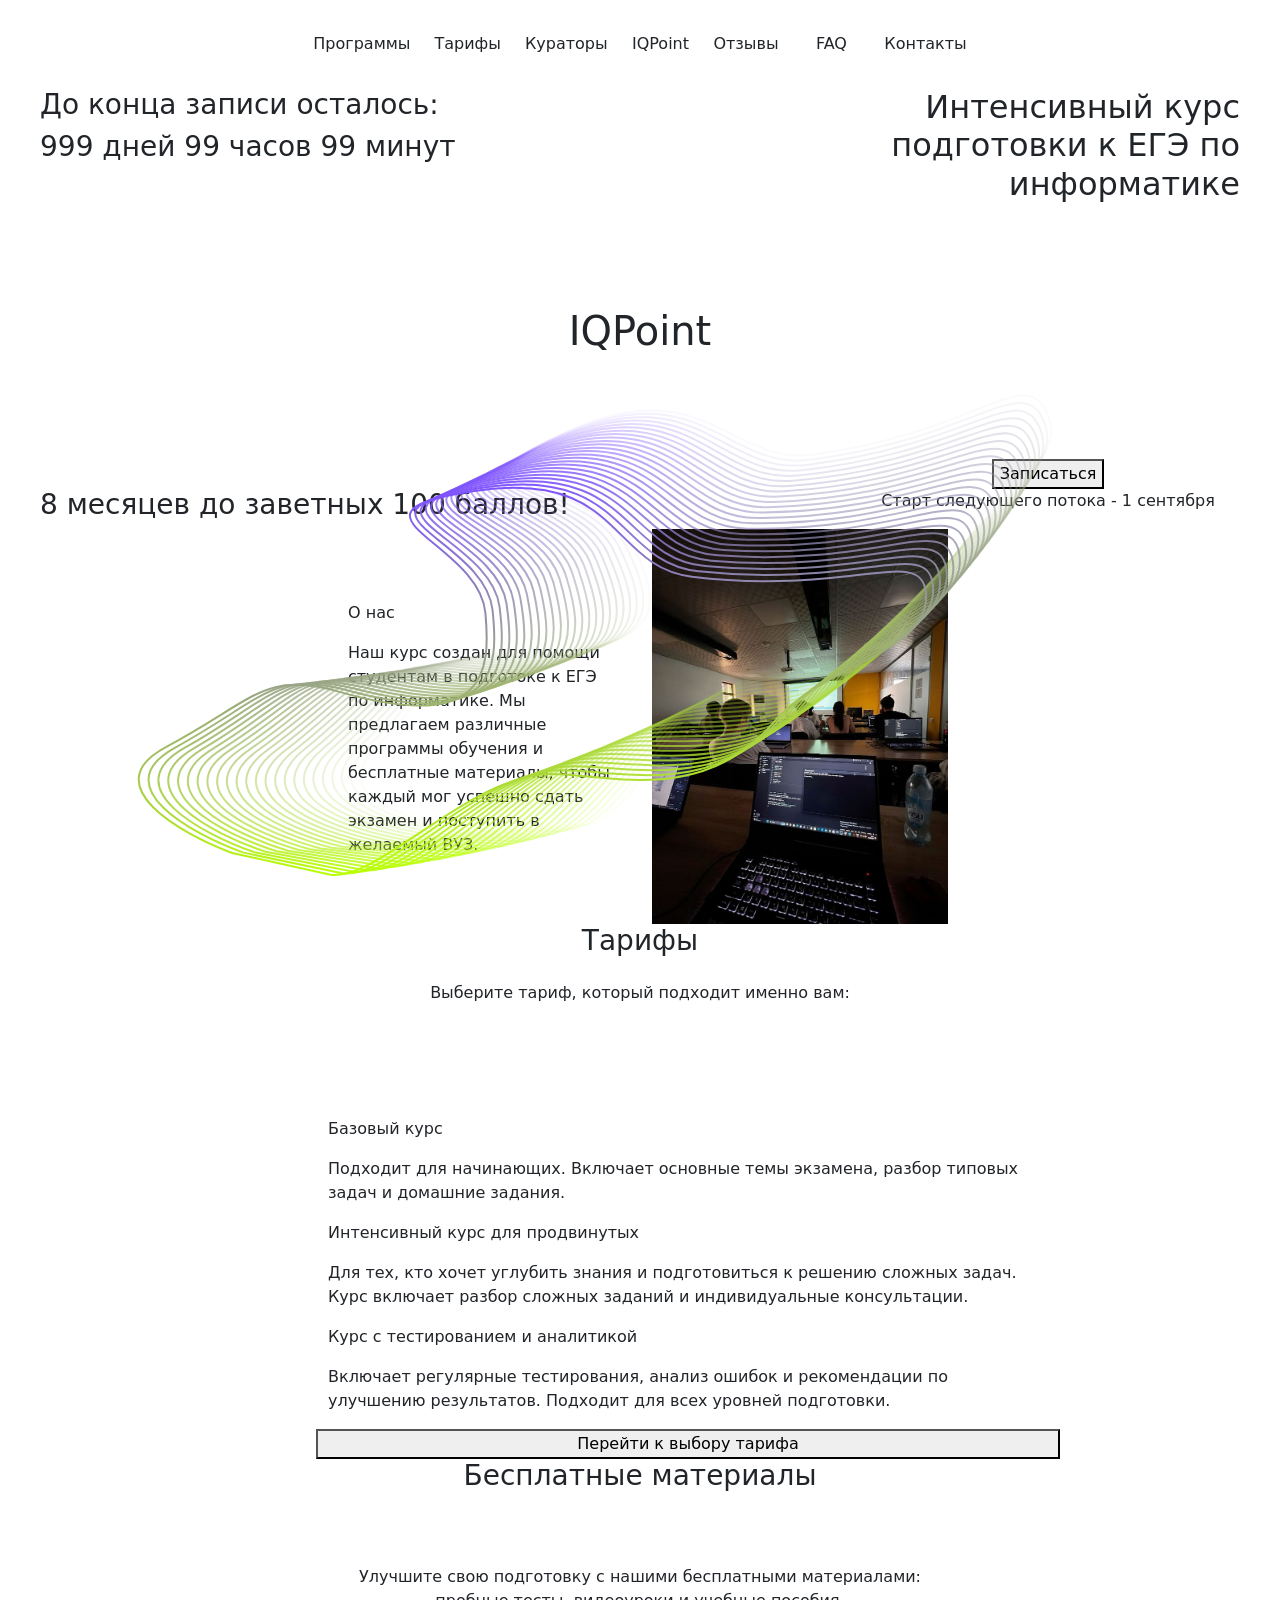
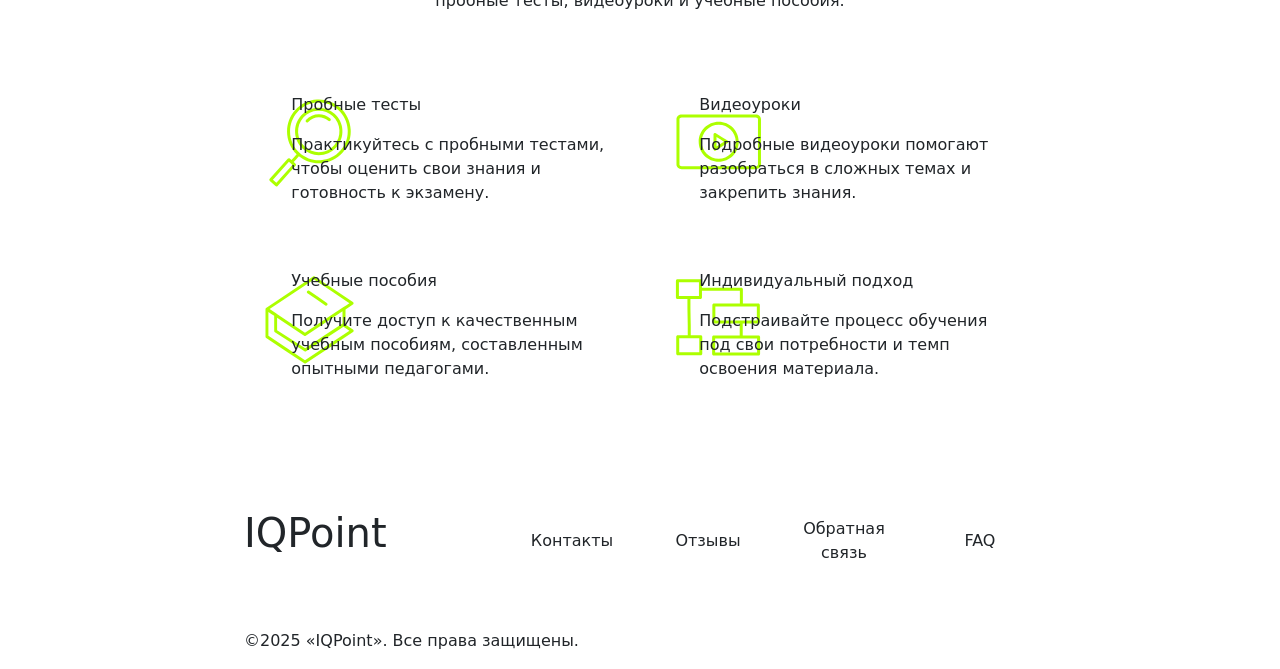
==== pug/index.html @ e209d947 "Add files via upload" ====
<!DOCTYPE html ><html> <head><meta charset="UTF-8"/><title>Подготовка к ЕГЭ | IQPoint</title><link rel="stylesheet" href="../styles/style.css"/><link href="https://cdn.jsdelivr.net/npm/bootstrap@5.0.2/dist/css/bootstrap.min.css" rel="stylesheet" integrity="sha384-EVSTQN3/azprG1Anm3QDgpJLIm9Nao0Yz1ztcQTwFspd3yD65VohhpuuCOmLASjC" crossorigin="anonymous"><div class="container-fluid header-container"><div class="row mx-5 my-3"><div class="col-2"></div><div class="col-8"><div class="header-col"><div class="row px-5 d-flex align-items-center"><div class="col d-flex justify-content-center py-3"><a class="nav-link" href="../pug/programms.html">Программы</a></div><div class="col d-flex justify-content-center"><a class="nav-link" href="../pug/pricing.html">Тарифы</a></div><div class="col d-flex justify-content-center"><a class="nav-link" href="../pug/teachers.html">Кураторы</a></div><div class="col d-flex justify-content-center"><a class="nav-link title" href="../pug/index.html">IQPoint</a></div><div class="col d-flex justify-content-center"><a class="nav-link" href="#">Отзывы</a></div><div class="col d-flex justify-content-center"><a class="nav-link" href="#">FAQ</a></div><div class="col d-flex justify-content-center"><a class="nav-link" href="#">Контакты</a></div></div></div></div><div class="col-2"></div></div></div></head><body><div class="body-container"> <div class="container-fluid"><div class="row mx-3 mt-3"><div class="col-8"> <h3>До конца записи осталось:</h3><h3 class="bigger">999 дней 99 часов 99 минут</h3></div><div class="col-4 text-end"><h2>Интенсивный курс подготовки к ЕГЭ по информатике</h2></div></div><div class="row mx-3 py-5 text-center"><div class="col d-flex flex-column align-items-center justify-content center"><img class="position-absolute" src="../assets/shape1.svg"/><h1 class="py-5">IQPoint</h1></div></div><div class="row mx-3"><div class="col-8 d-flex"><h3 class="bigger mt-auto">8 месяцев до заветных 100 баллов!</h3></div><div class="col-4 text-center"><button class="btn-primary">Записаться</button><p>Старт следующего потока - 1 сентября</p></div></div><div class="divider"></div><div class="row"><div class="col-3"> </div><div class="col-6"><div class="row"><div class="col course-desc mt-5"><p class="desc-title pt-4 ps-3">О нас</p><div class="divider-small purp"></div><p class="desc-main px-3 mb-5">Наш курс создан для помощи студентам в подготоке к ЕГЭ по информатике. Мы предлагаем различные программы обучения и бесплатные материалы, чтобы каждый мог успешно сдать экзамен и поступить в желаемый ВУЗ.</p></div><div class="col"><img class="img-fluid course-img" src="../assets/aboutus.jpg"/></div></div></div><div class="col-3"></div></div><div class="divider"></div><div class="row mx-3 text-center"><div class="col"><h3 class="bigger">Тарифы</h3></div></div><div class="row mx-3 mt-3 text-center"><div class="col-3"></div><div class="col-6"><p>Выберите тариф, который подходит именно вам:</p></div><div class="col-3"></div></div><div class="row mx-3 mt-5"><div class="col-2"> </div><div class="col-8 mx-5 px-5 mt-5"><p class="course-title">Базовый курс</p><p class="t-description">Подходит для начинающих. Включает основные темы экзамена, разбор типовых задач и домашние задания.</p><p class="course-title">Интенсивный курс для продвинутых</p><p class="t-description">Для тех, кто хочет углубить знания и подготовиться к решению сложных задач. Курс включает разбор сложных заданий и индивидуальные консультации.</p><p class="course-title">Курс с тестированием и аналитикой</p><p class="t-description">Включает регулярные тестирования, анализ ошибок и рекомендации по улучшению результатов. Подходит для всех уровней подготовки.</p><div class="row d-flex justify-content-center"><button class="btn-secondary" src="../pug/pricing.html">Перейти к выбору тарифа</button></div></div><div class="col-2"></div></div><div class="divider"> </div><div class="row mx-3 text-center"><div class="col"><h3 class="bigger">Бесплатные материалы</h3></div></div><div class="row mx-3 mt-3 text-center"><div class="col-3"></div><div class="col-6 mt-5"><p>Улучшите свою подготовку с нашими бесплатными материалами: пробные тесты, видеоуроки и учебные пособия.</p></div><div class="col-3"></div></div><div class="row mx-3 mt-3"><div class="col-2"></div><div class="col-8"><div class="table-container mb-5"><div class="row mt-5"><div class="col mx-3"><div class="row"><div class="col-1"><img class="icon" src="../assets/icon_search.svg"/></div><div class="col-11"><p class="title">Пробные тесты</p><p class="description">Практикуйтесь с пробными тестами, чтобы оценить свои знания и готовность к экзамену.</p></div></div></div><div class="col mx-3"><div class="row"><div class="col-1"><img class="icon" src="../assets/icon_video.svg"/></div><div class="col-11"><p class="title">Видеоуроки</p><p class="description">Подробные видеоуроки помогают разобраться в сложных темах и закрепить знания.</p></div></div></div></div><div class="row mt-5"><div class="col mx-3"><div class="row"><div class="col-1"><img class="icon" src="../assets/icon_book.svg"/></div><div class="col-11"><p class="title">Учебные пособия</p><p class="description">Получите доступ к качественным учебным пособиям, составленным опытными педагогами.</p></div></div></div><div class="col mx-3"><div class="row"><div class="col-1"><img class="icon" src="../assets/icon_scheme.svg"/></div><div class="col-11"><p class="title">Индивидуальный подход</p><p class="description">Подстраивайте процесс обучения под свои потребности и темп освоения материала.</p></div></div></div></div></div><div class="col-2"></div></div></div><div class="divider"></div></div></div></body><footer><div class="container-fluid footer-container"> <div class="row mx-3 mt-3"> <div class="col-2"> </div><div class="col-8"><div class="row my-5"> <div class="col-2 white-rect text-center"><h1>IQPoint </h1></div><div class="col-2"> </div><div class="col-8 white-rect"><div class="row d-flex align-items-center"><div class="col d-flex justify-content-center pt-2 text-center"><a class="nav-link" href="#">Контакты</a></div><div class="col d-flex justify-content-center pt-2 text-center"><a class="nav-link" href="#">Отзывы</a></div><div class="col d-flex justify-content-center pt-2 text-center"><a class="nav-link" href="#">Обратная связь</a></div><div class="col d-flex justify-content-center pt-2 text-center"><a class="nav-link" href="#">FAQ</a></div></div></div></div><div class="row-mt-5"> <p class="mt-5 pt-3">©2025 «IQPoint». Все права защищены.</p></div></div><div class="col-2"></div></div></div></footer></html>
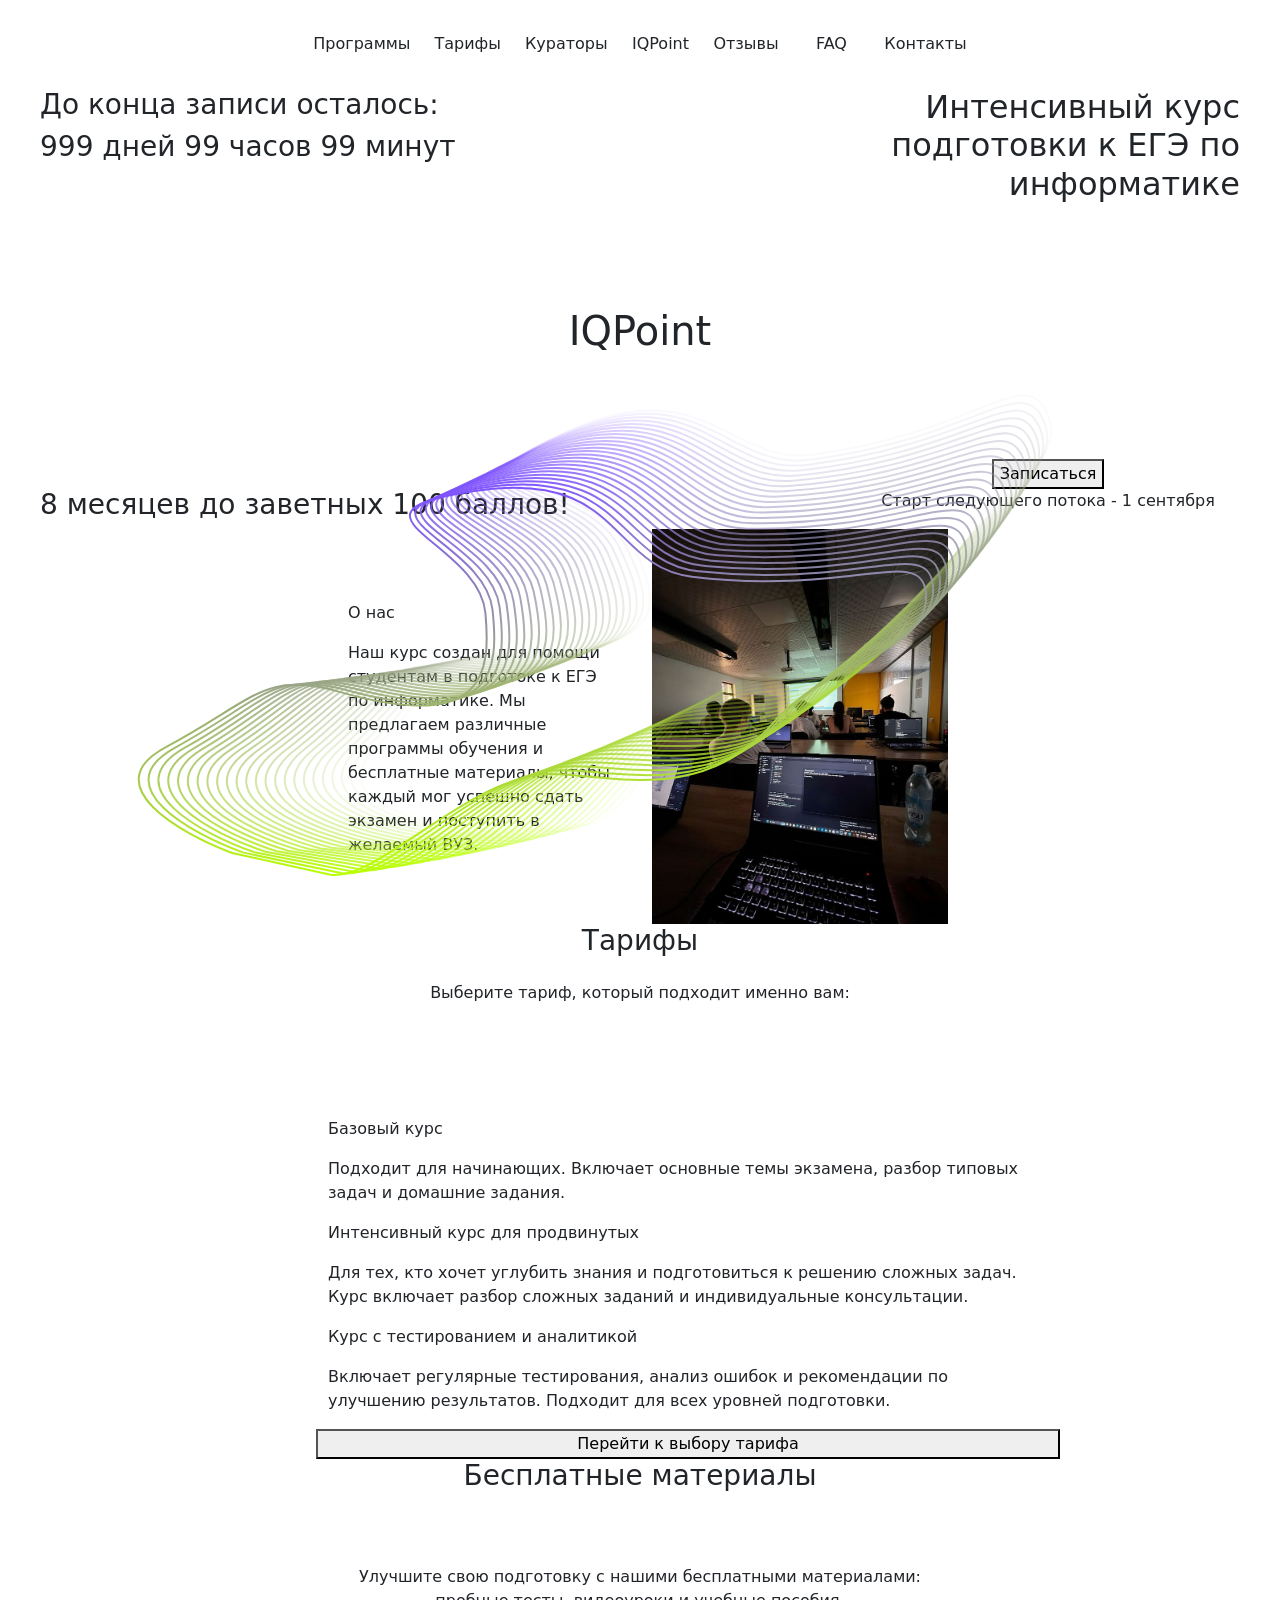
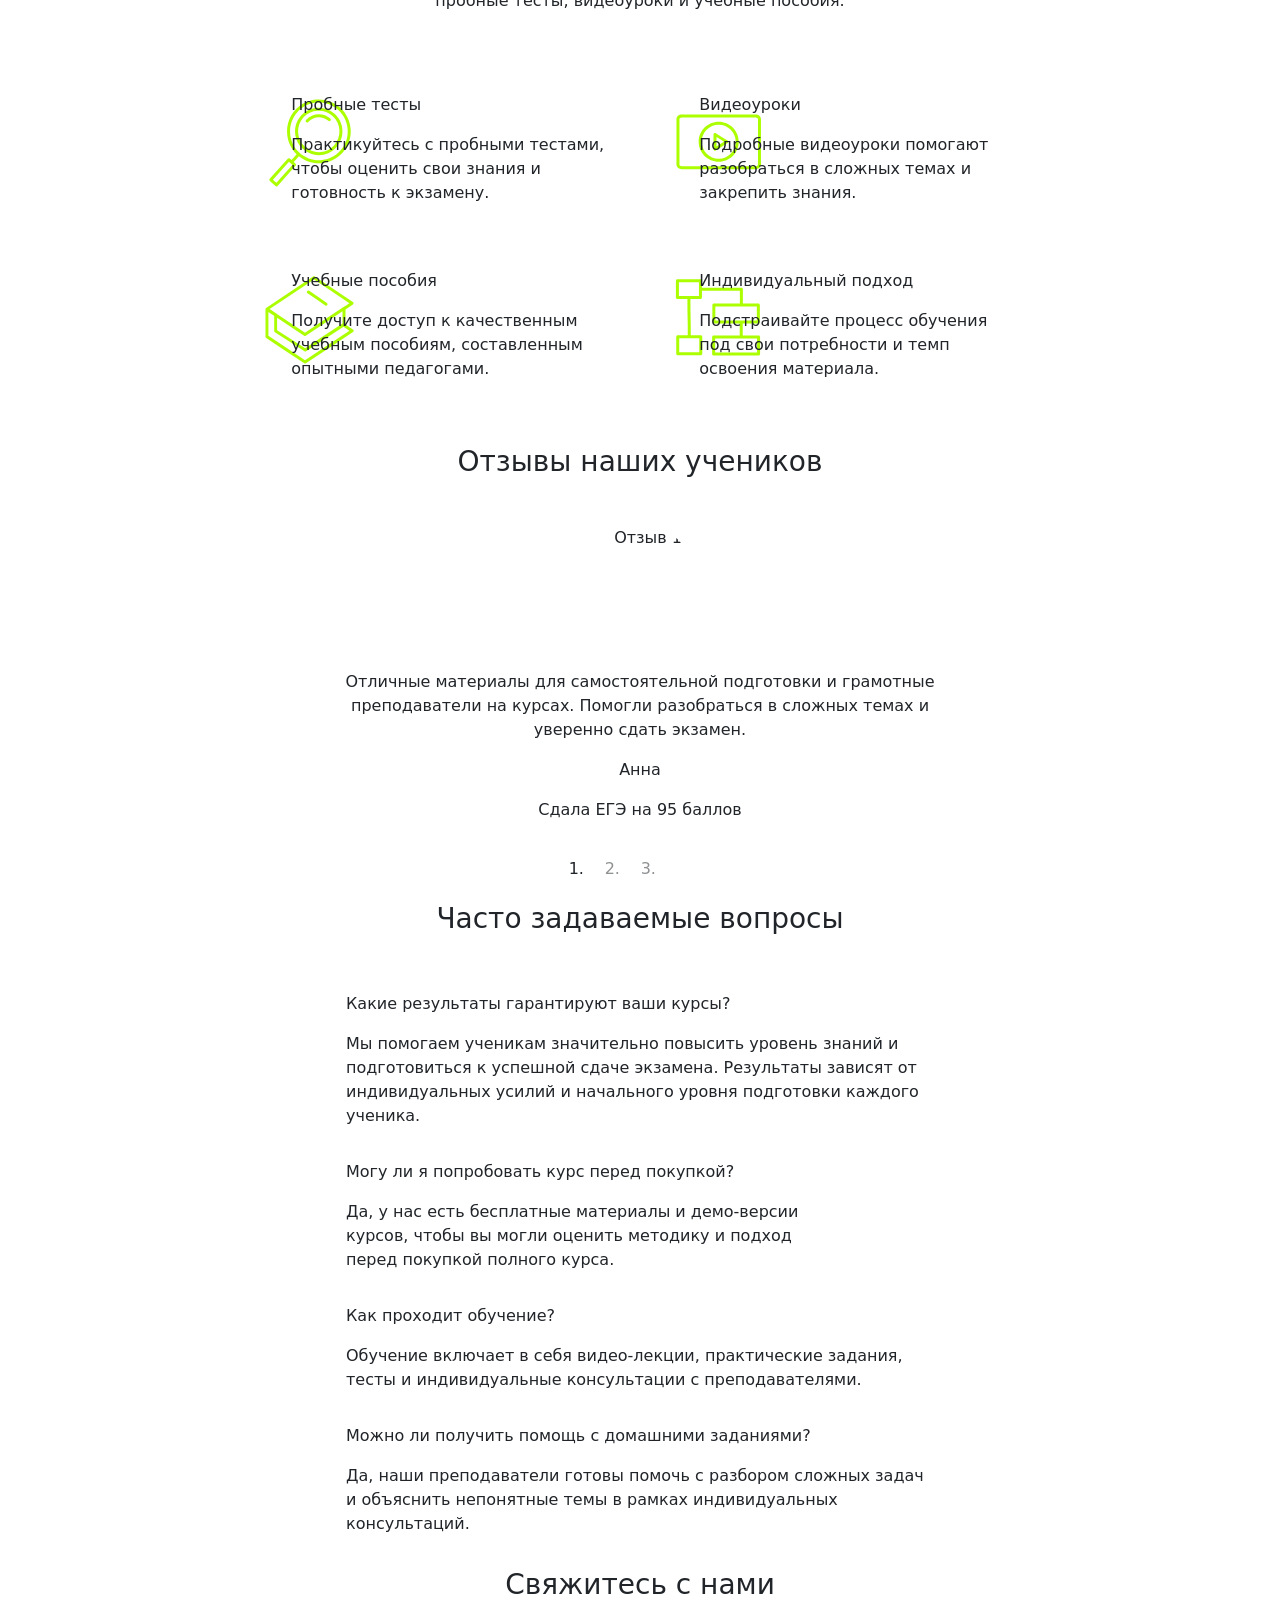
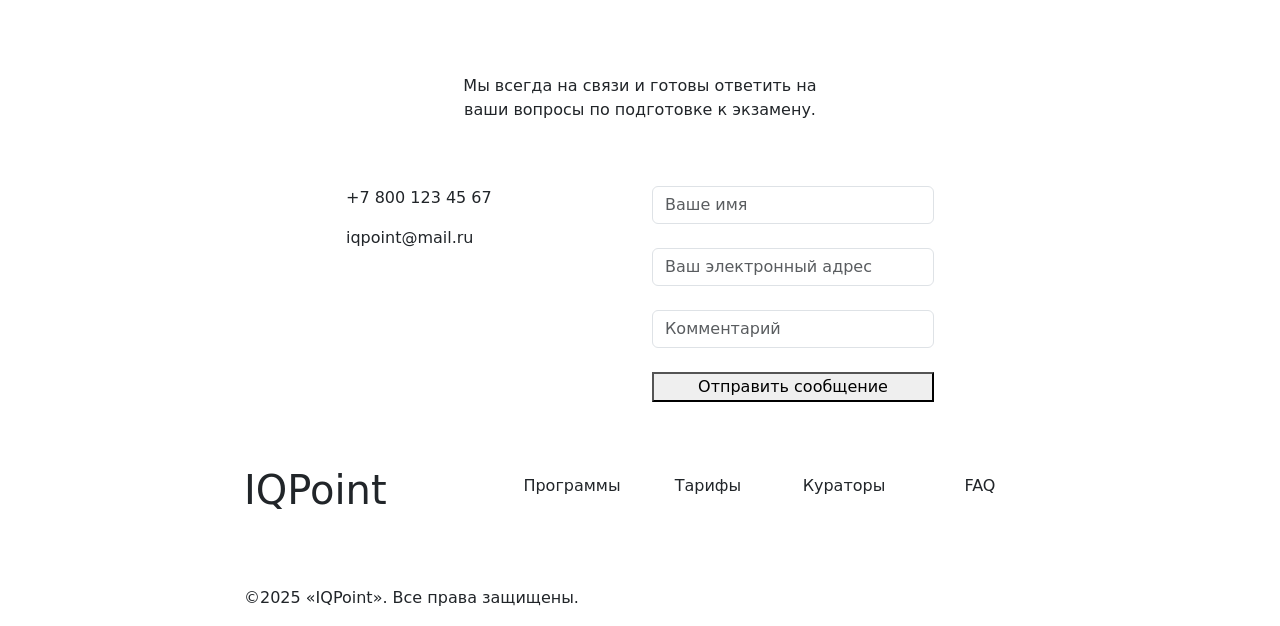
==== commit 606713d6: "Add files via upload" ====
--- a/pug/index.html
+++ b/pug/index.html
@@ -1 +1,2 @@
-<!DOCTYPE html ><html> <head><meta charset="UTF-8"/><title>Подготовка к ЕГЭ | IQPoint</title><link rel="stylesheet" href="../styles/style.css"/><link href="https://cdn.jsdelivr.net/npm/bootstrap@5.0.2/dist/css/bootstrap.min.css" rel="stylesheet" integrity="sha384-EVSTQN3/azprG1Anm3QDgpJLIm9Nao0Yz1ztcQTwFspd3yD65VohhpuuCOmLASjC" crossorigin="anonymous"><div class="container-fluid header-container"><div class="row mx-5 my-3"><div class="col-2"></div><div class="col-8"><div class="header-col"><div class="row px-5 d-flex align-items-center"><div class="col d-flex justify-content-center py-3"><a class="nav-link" href="../pug/programms.html">Программы</a></div><div class="col d-flex justify-content-center"><a class="nav-link" href="../pug/pricing.html">Тарифы</a></div><div class="col d-flex justify-content-center"><a class="nav-link" href="../pug/teachers.html">Кураторы</a></div><div class="col d-flex justify-content-center"><a class="nav-link title" href="../pug/index.html">IQPoint</a></div><div class="col d-flex justify-content-center"><a class="nav-link" href="#">Отзывы</a></div><div class="col d-flex justify-content-center"><a class="nav-link" href="#">FAQ</a></div><div class="col d-flex justify-content-center"><a class="nav-link" href="#">Контакты</a></div></div></div></div><div class="col-2"></div></div></div></head><body><div class="body-container"> <div class="container-fluid"><div class="row mx-3 mt-3"><div class="col-8"> <h3>До конца записи осталось:</h3><h3 class="bigger">999 дней 99 часов 99 минут</h3></div><div class="col-4 text-end"><h2>Интенсивный курс подготовки к ЕГЭ по информатике</h2></div></div><div class="row mx-3 py-5 text-center"><div class="col d-flex flex-column align-items-center justify-content center"><img class="position-absolute" src="../assets/shape1.svg"/><h1 class="py-5">IQPoint</h1></div></div><div class="row mx-3"><div class="col-8 d-flex"><h3 class="bigger mt-auto">8 месяцев до заветных 100 баллов!</h3></div><div class="col-4 text-center"><button class="btn-primary">Записаться</button><p>Старт следующего потока - 1 сентября</p></div></div><div class="divider"></div><div class="row"><div class="col-3"> </div><div class="col-6"><div class="row"><div class="col course-desc mt-5"><p class="desc-title pt-4 ps-3">О нас</p><div class="divider-small purp"></div><p class="desc-main px-3 mb-5">Наш курс создан для помощи студентам в подготоке к ЕГЭ по информатике. Мы предлагаем различные программы обучения и бесплатные материалы, чтобы каждый мог успешно сдать экзамен и поступить в желаемый ВУЗ.</p></div><div class="col"><img class="img-fluid course-img" src="../assets/aboutus.jpg"/></div></div></div><div class="col-3"></div></div><div class="divider"></div><div class="row mx-3 text-center"><div class="col"><h3 class="bigger">Тарифы</h3></div></div><div class="row mx-3 mt-3 text-center"><div class="col-3"></div><div class="col-6"><p>Выберите тариф, который подходит именно вам:</p></div><div class="col-3"></div></div><div class="row mx-3 mt-5"><div class="col-2"> </div><div class="col-8 mx-5 px-5 mt-5"><p class="course-title">Базовый курс</p><p class="t-description">Подходит для начинающих. Включает основные темы экзамена, разбор типовых задач и домашние задания.</p><p class="course-title">Интенсивный курс для продвинутых</p><p class="t-description">Для тех, кто хочет углубить знания и подготовиться к решению сложных задач. Курс включает разбор сложных заданий и индивидуальные консультации.</p><p class="course-title">Курс с тестированием и аналитикой</p><p class="t-description">Включает регулярные тестирования, анализ ошибок и рекомендации по улучшению результатов. Подходит для всех уровней подготовки.</p><div class="row d-flex justify-content-center"><button class="btn-secondary" src="../pug/pricing.html">Перейти к выбору тарифа</button></div></div><div class="col-2"></div></div><div class="divider"> </div><div class="row mx-3 text-center"><div class="col"><h3 class="bigger">Бесплатные материалы</h3></div></div><div class="row mx-3 mt-3 text-center"><div class="col-3"></div><div class="col-6 mt-5"><p>Улучшите свою подготовку с нашими бесплатными материалами: пробные тесты, видеоуроки и учебные пособия.</p></div><div class="col-3"></div></div><div class="row mx-3 mt-3"><div class="col-2"></div><div class="col-8"><div class="table-container mb-5"><div class="row mt-5"><div class="col mx-3"><div class="row"><div class="col-1"><img class="icon" src="../assets/icon_search.svg"/></div><div class="col-11"><p class="title">Пробные тесты</p><p class="description">Практикуйтесь с пробными тестами, чтобы оценить свои знания и готовность к экзамену.</p></div></div></div><div class="col mx-3"><div class="row"><div class="col-1"><img class="icon" src="../assets/icon_video.svg"/></div><div class="col-11"><p class="title">Видеоуроки</p><p class="description">Подробные видеоуроки помогают разобраться в сложных темах и закрепить знания.</p></div></div></div></div><div class="row mt-5"><div class="col mx-3"><div class="row"><div class="col-1"><img class="icon" src="../assets/icon_book.svg"/></div><div class="col-11"><p class="title">Учебные пособия</p><p class="description">Получите доступ к качественным учебным пособиям, составленным опытными педагогами.</p></div></div></div><div class="col mx-3"><div class="row"><div class="col-1"><img class="icon" src="../assets/icon_scheme.svg"/></div><div class="col-11"><p class="title">Индивидуальный подход</p><p class="description">Подстраивайте процесс обучения под свои потребности и темп освоения материала.</p></div></div></div></div></div><div class="col-2"></div></div></div><div class="divider"></div></div></div></body><footer><div class="container-fluid footer-container"> <div class="row mx-3 mt-3"> <div class="col-2"> </div><div class="col-8"><div class="row my-5"> <div class="col-2 white-rect text-center"><h1>IQPoint </h1></div><div class="col-2"> </div><div class="col-8 white-rect"><div class="row d-flex align-items-center"><div class="col d-flex justify-content-center pt-2 text-center"><a class="nav-link" href="#">Контакты</a></div><div class="col d-flex justify-content-center pt-2 text-center"><a class="nav-link" href="#">Отзывы</a></div><div class="col d-flex justify-content-center pt-2 text-center"><a class="nav-link" href="#">Обратная связь</a></div><div class="col d-flex justify-content-center pt-2 text-center"><a class="nav-link" href="#">FAQ</a></div></div></div></div><div class="row-mt-5"> <p class="mt-5 pt-3">©2025 «IQPoint». Все права защищены.</p></div></div><div class="col-2"></div></div></div></footer></html>+<!DOCTYPE html ><html> <head><meta charset="UTF-8"/><title>Подготовка к ЕГЭ | IQPoint</title><link rel="stylesheet" href="../styles/style.css"/><link href="https://cdn.jsdelivr.net/npm/bootstrap@5.0.2/dist/css/bootstrap.min.css" rel="stylesheet" integrity="sha384-EVSTQN3/azprG1Anm3QDgpJLIm9Nao0Yz1ztcQTwFspd3yD65VohhpuuCOmLASjC" crossorigin="anonymous">
+<script src="https://cdn.jsdelivr.net/npm/bootstrap@5.3.3/dist/js/bootstrap.bundle.min.js"></script><div class="container-fluid header-container"><div class="row mx-5 my-3"><div class="col-2"></div><div class="col-8"><div class="header-col"><div class="row px-5 d-flex align-items-center"><div class="col d-flex justify-content-center py-3"><a class="nav-link" href="../pug/programms.html">Программы</a></div><div class="col d-flex justify-content-center"><a class="nav-link" href="../pug/pricing.html">Тарифы</a></div><div class="col d-flex justify-content-center"><a class="nav-link" href="../pug/teachers.html">Кураторы</a></div><div class="col d-flex justify-content-center"><a class="nav-link title" href="../pug/index.html">IQPoint</a></div><div class="col d-flex justify-content-center"><a class="nav-link" href="../pug/index.html#feedback">Отзывы</a></div><div class="col d-flex justify-content-center"><a class="nav-link" href="../pug/index.html#FAQ">FAQ</a></div><div class="col d-flex justify-content-center"><a class="nav-link" href="../pug/index.html#contacts">Контакты</a></div></div></div></div><div class="col-2"></div></div></div></head><body><div class="body-container"> <div class="container-fluid"><div class="row mx-3 mt-3"><div class="col-8"> <h3>До конца записи осталось:</h3><h3 class="bigger">999 дней 99 часов 99 минут</h3></div><div class="col-4 text-end"><h2>Интенсивный курс подготовки к ЕГЭ по информатике</h2></div></div><div class="row mx-3 py-5 text-center"><div class="col d-flex flex-column align-items-center justify-content center"><img class="position-absolute" src="../assets/shape1.svg"/><h1 class="py-5">IQPoint</h1></div></div><div class="row mx-3"><div class="col-8 d-flex"><h3 class="bigger mt-auto">8 месяцев до заветных 100 баллов!</h3></div><div class="col-4 text-center"><button class="btn-primary">Записаться</button><p>Старт следующего потока - 1 сентября</p></div></div><div class="divider"></div><div class="row"><div class="col-3"> </div><div class="col-6"><div class="row"><div class="col course-desc mt-5"><p class="desc-title pt-4 ps-3">О нас</p><div class="divider-small purp"></div><p class="desc-main px-3 mb-5">Наш курс создан для помощи студентам в подготоке к ЕГЭ по информатике. Мы предлагаем различные программы обучения и бесплатные материалы, чтобы каждый мог успешно сдать экзамен и поступить в желаемый ВУЗ.</p></div><div class="col"><img class="img-fluid course-img" src="../assets/aboutus.jpg"/></div></div></div><div class="col-3"></div></div><div class="divider"></div><div class="row mx-3 text-center"><div class="col"><h3 class="bigger">Тарифы</h3></div></div><div class="row mx-3 mt-3 text-center"><div class="col-3"></div><div class="col-6"><p>Выберите тариф, который подходит именно вам:</p></div><div class="col-3"></div></div><div class="row mx-3 mt-5"><div class="col-2"> </div><div class="col-8 mx-5 px-5 mt-5"><p class="course-title">Базовый курс</p><p class="t-description">Подходит для начинающих. Включает основные темы экзамена, разбор типовых задач и домашние задания.</p><p class="course-title">Интенсивный курс для продвинутых</p><p class="t-description">Для тех, кто хочет углубить знания и подготовиться к решению сложных задач. Курс включает разбор сложных заданий и индивидуальные консультации.</p><p class="course-title">Курс с тестированием и аналитикой</p><p class="t-description">Включает регулярные тестирования, анализ ошибок и рекомендации по улучшению результатов. Подходит для всех уровней подготовки.</p><div class="row d-flex justify-content-center"><button class="btn-secondary" src="../pug/pricing.html">Перейти к выбору тарифа</button></div></div><div class="col-2"></div></div><div class="divider"> </div><div class="row mx-3 text-center"><div class="col"><h3 class="bigger">Бесплатные материалы</h3></div></div><div class="row mx-3 mt-3 text-center"><div class="col-3"></div><div class="col-6 mt-5"><p>Улучшите свою подготовку с нашими бесплатными материалами: пробные тесты, видеоуроки и учебные пособия.</p></div><div class="col-3"></div></div><div class="row mx-3 mt-3"><div class="col-2"></div><div class="col-8"><div class="table-container mb-5"><div class="row mt-5"><div class="col mx-3"><div class="row"><div class="col-1"><img class="icon" src="../assets/icon_search.svg"/></div><div class="col-11"><p class="title">Пробные тесты</p><p class="description">Практикуйтесь с пробными тестами, чтобы оценить свои знания и готовность к экзамену.</p></div></div></div><div class="col mx-3"><div class="row"><div class="col-1"><img class="icon" src="../assets/icon_video.svg"/></div><div class="col-11"><p class="title">Видеоуроки</p><p class="description">Подробные видеоуроки помогают разобраться в сложных темах и закрепить знания.</p></div></div></div></div><div class="row mt-5"><div class="col mx-3"><div class="row"><div class="col-1"><img class="icon" src="../assets/icon_book.svg"/></div><div class="col-11"><p class="title">Учебные пособия</p><p class="description">Получите доступ к качественным учебным пособиям, составленным опытными педагогами.</p></div></div></div><div class="col mx-3"><div class="row"><div class="col-1"><img class="icon" src="../assets/icon_scheme.svg"/></div><div class="col-11"><p class="title">Индивидуальный подход</p><p class="description">Подстраивайте процесс обучения под свои потребности и темп освоения материала.</p></div></div></div></div></div><div class="col-2"></div></div></div><div class="divider" id="feedback"> </div><div class="row"><div class="container text-center"><h3 class="bigger">Отзывы наших учеников</h3><div class="carousel slide mt-5" id="feedbackCarousel" data-bs-ride="carousel"><div class="carousel-inner mb-3"><div class="carousel-item active pb-5"><div class="d-flex flex-column align-items-center"><img class="rounded-circle mb-4" src="../assets/feedback1.png" alt="Отзыв 1" width="120" height="120"/><p class="feedback text-center w-50 mx-auto">Отличные материалы для самостоятельной подготовки и грамотные преподаватели на курсах. Помогли разобраться в сложных темах и уверенно сдать экзамен.</p><p class="course-title">Анна</p><p class="smaller">Сдала ЕГЭ на 95 баллов</p></div></div><div class="carousel-item pb-5"><div class="d-flex flex-column align-items-center"><img class="rounded-circle mb-4" src="../assets/feedback2.png" alt="Отзыв 2" width="120" height="120"/><p class="feedback text-center w-50 mx-auto">На сайте нашел много полезных задач и тестов для практики. Всё структурировано и понятно, что очень помогает в подготовке.</p><p class="course-title">Максим</p><p class="smaller">Сдал ЕГЭ на 82 балла</p></div></div><div class="carousel-item pb-5"><div class="d-flex flex-column align-items-center"><img class="rounded-circle mb-4" src="../assets/feedback3.png" alt="Отзыв 2" width="120" height="120"/><p class="feedback text-center w-50 mx-auto">Очень рад, что выбрал этот ресурс для подготовки. Много интересных заданий и тестов, которые помогли мне улучшить свои знания и успешно сдать экзамен.</p><p class="course-title">Сергей</p><p class="smaller">Сдал ЕГЭ на 100 баллов</p></div></div></div><ol class="carousel-indicators mt-5"><li class="active" data-bs-target="#feedbackCarousel" data-bs-slide-to="0"></li><li data-bs-target="#feedbackCarousel" data-bs-slide-to="1"></li><li data-bs-target="#feedbackCarousel" data-bs-slide-to="2"></li></ol></div></div></div><div class="divider" id="FAQ"></div><div class="row mx-3 text-center mb-5"><div class="col"><h3 class="bigger">Часто задаваемые вопросы</h3></div></div><div class="divider w-50 my-3"></div><div class="row mx-3 text-start table-container"><div class="col-3"> </div><div class="col-6"><p class="title">Какие результаты гарантируют ваши курсы?</p><p class="description">Мы помогаем ученикам значительно повысить уровень знаний и подготовиться к успешной сдаче экзамена. Результаты зависят от индивидуальных усилий и начального уровня подготовки каждого ученика.</p></div></div><div class="divider w-50 my-3"></div><div class="row mx-3 text-start table-container"><div class="col-3"> </div><div class="col-5"><p class="title">Могу ли я попробовать курс перед покупкой?</p><p class="description">Да, у нас есть бесплатные материалы и демо-версии курсов, чтобы вы могли оценить методику и подход перед покупкой полного курса.</p></div></div><div class="divider w-50 my-3"></div><div class="row mx-3 text-start table-container"><div class="col-3"> </div><div class="col-6"><p class="title">Как проходит обучение?</p><p class="description">Обучение включает в себя видео-лекции, практические задания, тесты и индивидуальные консультации с преподавателями.</p></div></div><div class="divider w-50 my-3"></div><div class="row mx-3 text-start table-container"><div class="col-3"> </div><div class="col-6"><p class="title">Можно ли получить помощь с домашними заданиями?</p><p class="description">Да, наши преподаватели готовы помочь с разбором сложных задач и объяснить непонятные темы в рамках индивидуальных консультаций.</p></div></div><div class="divider w-50 my-3"></div><div class="divider" id="contacts"></div><div class="row mx-3 text-center"><div class="col"><h3 class="bigger">Свяжитесь с нами</h3></div></div><div class="row mx-3 mt-3 text-center"><div class="col-4"></div><div class="col-4 mt-5"><p>Мы всегда на связи и готовы ответить на ваши вопросы по подготовке к экзамену.</p></div><div class="col-4"></div></div><div class="row mx-3 mt-5"> <div class="col-3"></div><div class="col-6"><div class="row"> <div class="col"> <p>+7 800 123 45 67</p><p>iqpoint@mail.ru</p></div><div class="col"><div class="contact-form-index"><form><div class="mb-4"><input class="form-control" id="name" type="text" placeholder="Ваше имя"/></div><div class="mb-4"><input class="form-control" id="email" type="text" placeholder="Ваш электронный адрес"/></div><div class="mb-4"><input class="form-control" id="comment" type="text" placeholder="Комментарий"/></div><button class="btn-secondary w-100">Отправить сообщение</button></form></div></div></div></div><div class="col-3"></div></div></div></div></body><footer><div class="container-fluid footer-container"> <div class="row mx-3 mt-3"> <div class="col-2"> </div><div class="col-8"><div class="row my-5"> <div class="col-2 white-rect text-center"><h1>IQPoint </h1></div><div class="col-2"> </div><div class="col-8 white-rect"><div class="row d-flex align-items-center"><div class="col d-flex justify-content-center pt-2 text-center"><a class="nav-link" href="../pug/programms.html">Программы</a></div><div class="col d-flex justify-content-center pt-2 text-center"><a class="nav-link" href="../pug/pricing.html">Тарифы</a></div><div class="col d-flex justify-content-center pt-2 text-center"><a class="nav-link" href="../pug/teachers.html">Кураторы</a></div><div class="col d-flex justify-content-center pt-2 text-center"><a class="nav-link" href="../pug/index.html#FAQ">FAQ</a></div></div></div></div><div class="row-mt-5"> <p class="mt-5 pt-3">©2025 «IQPoint». Все права защищены.</p></div></div><div class="col-2"></div></div></div></footer></html>
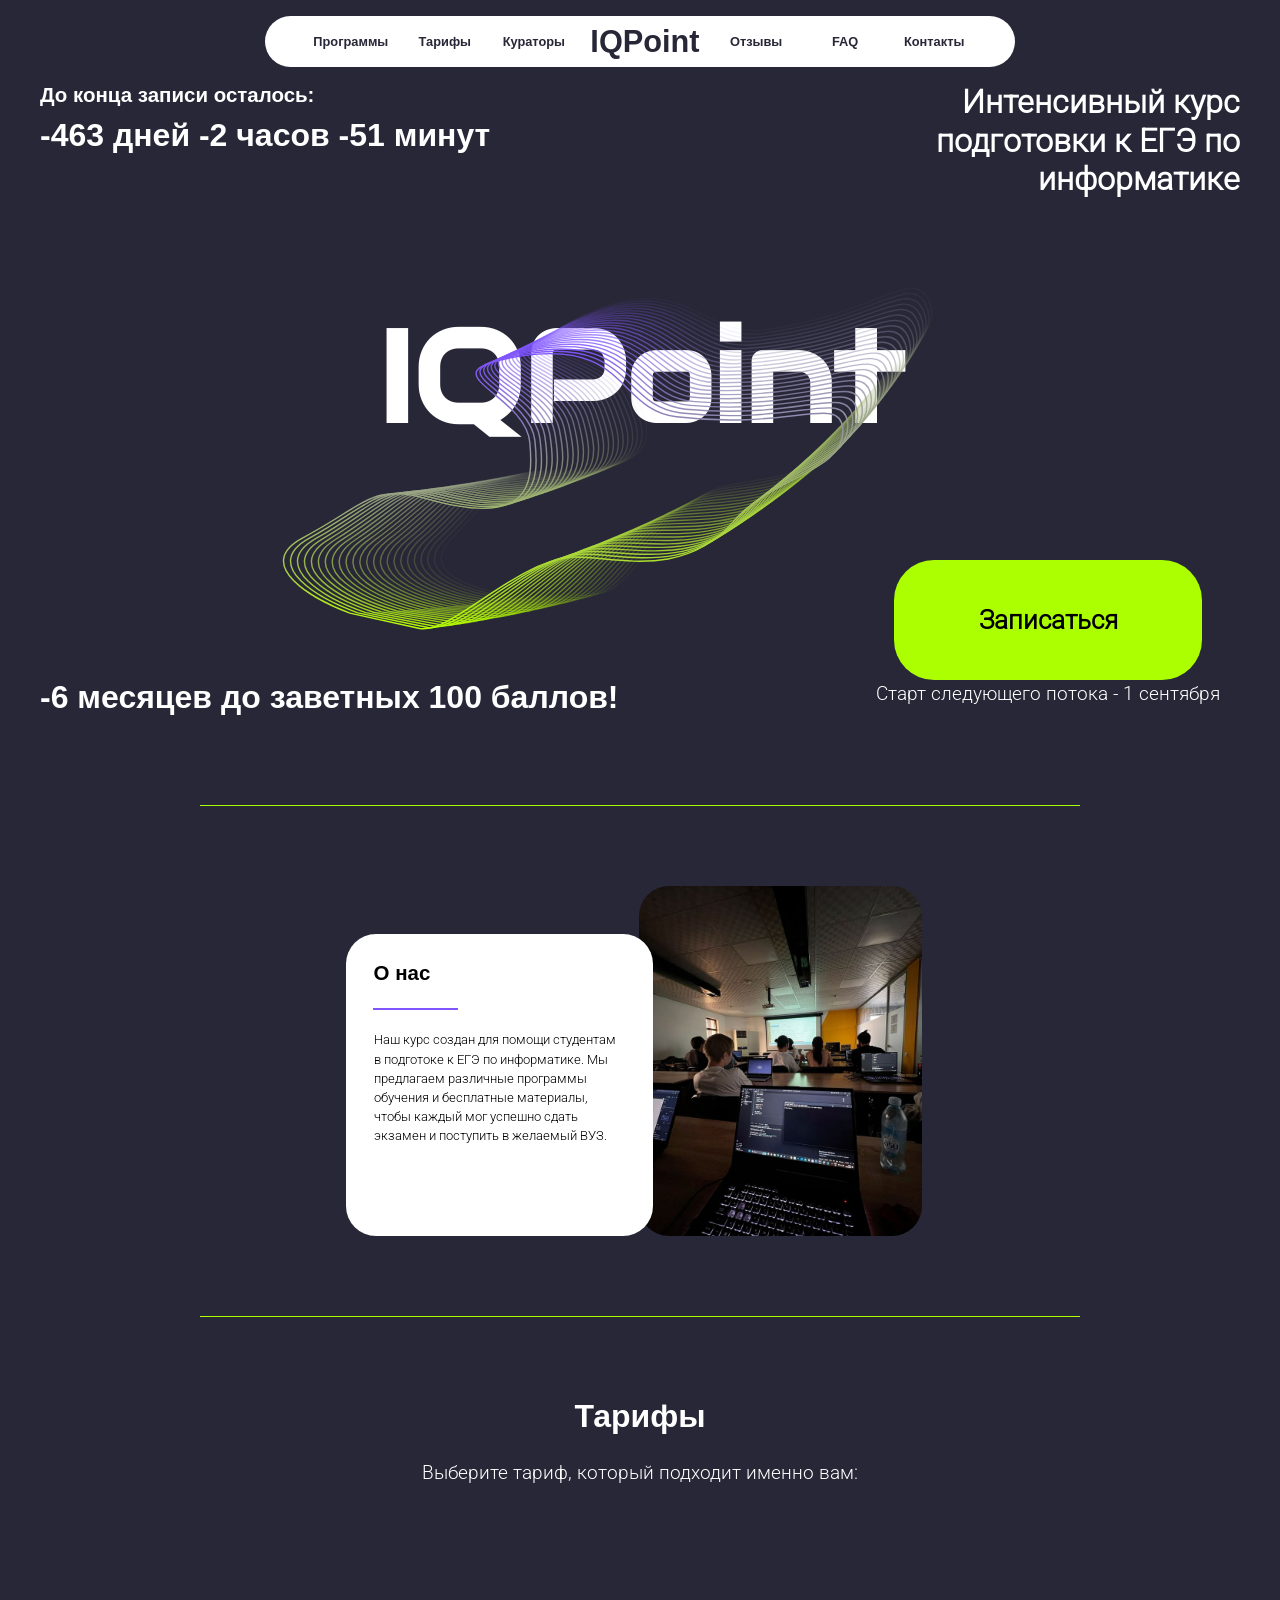
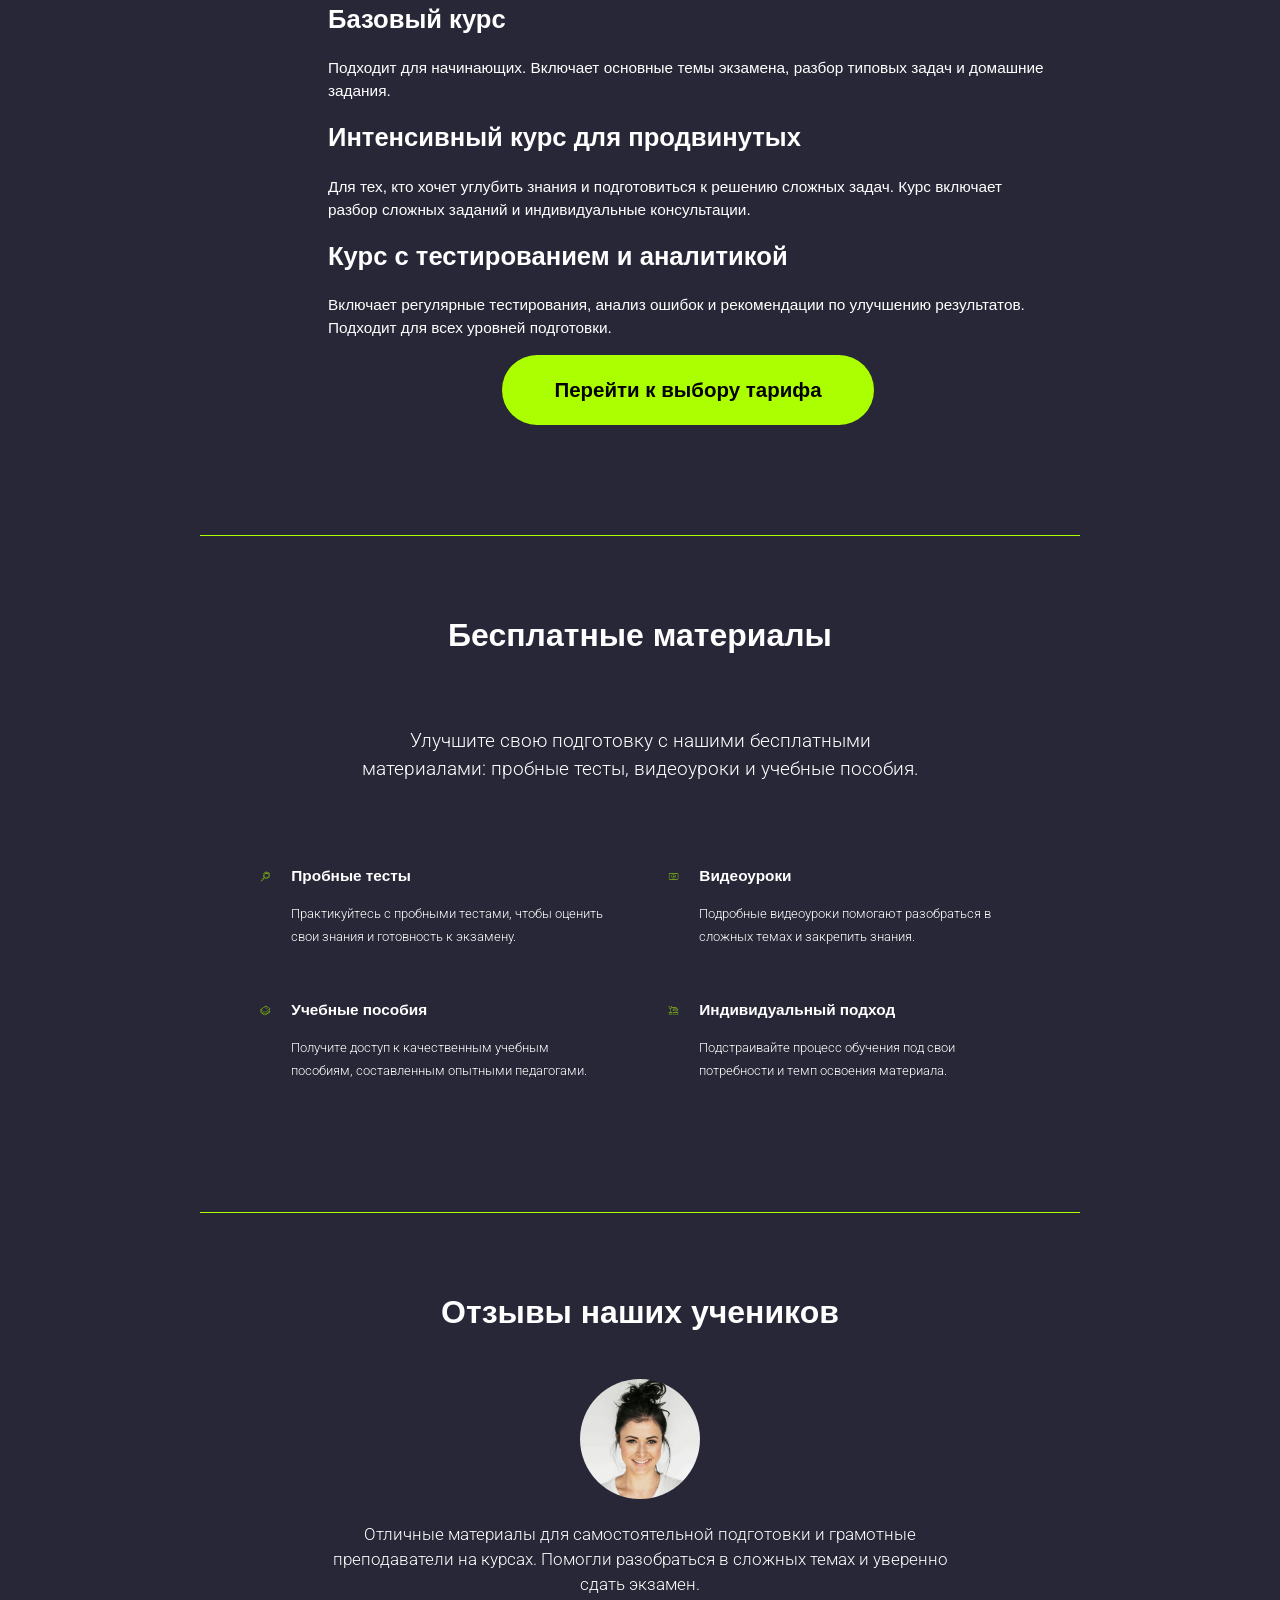
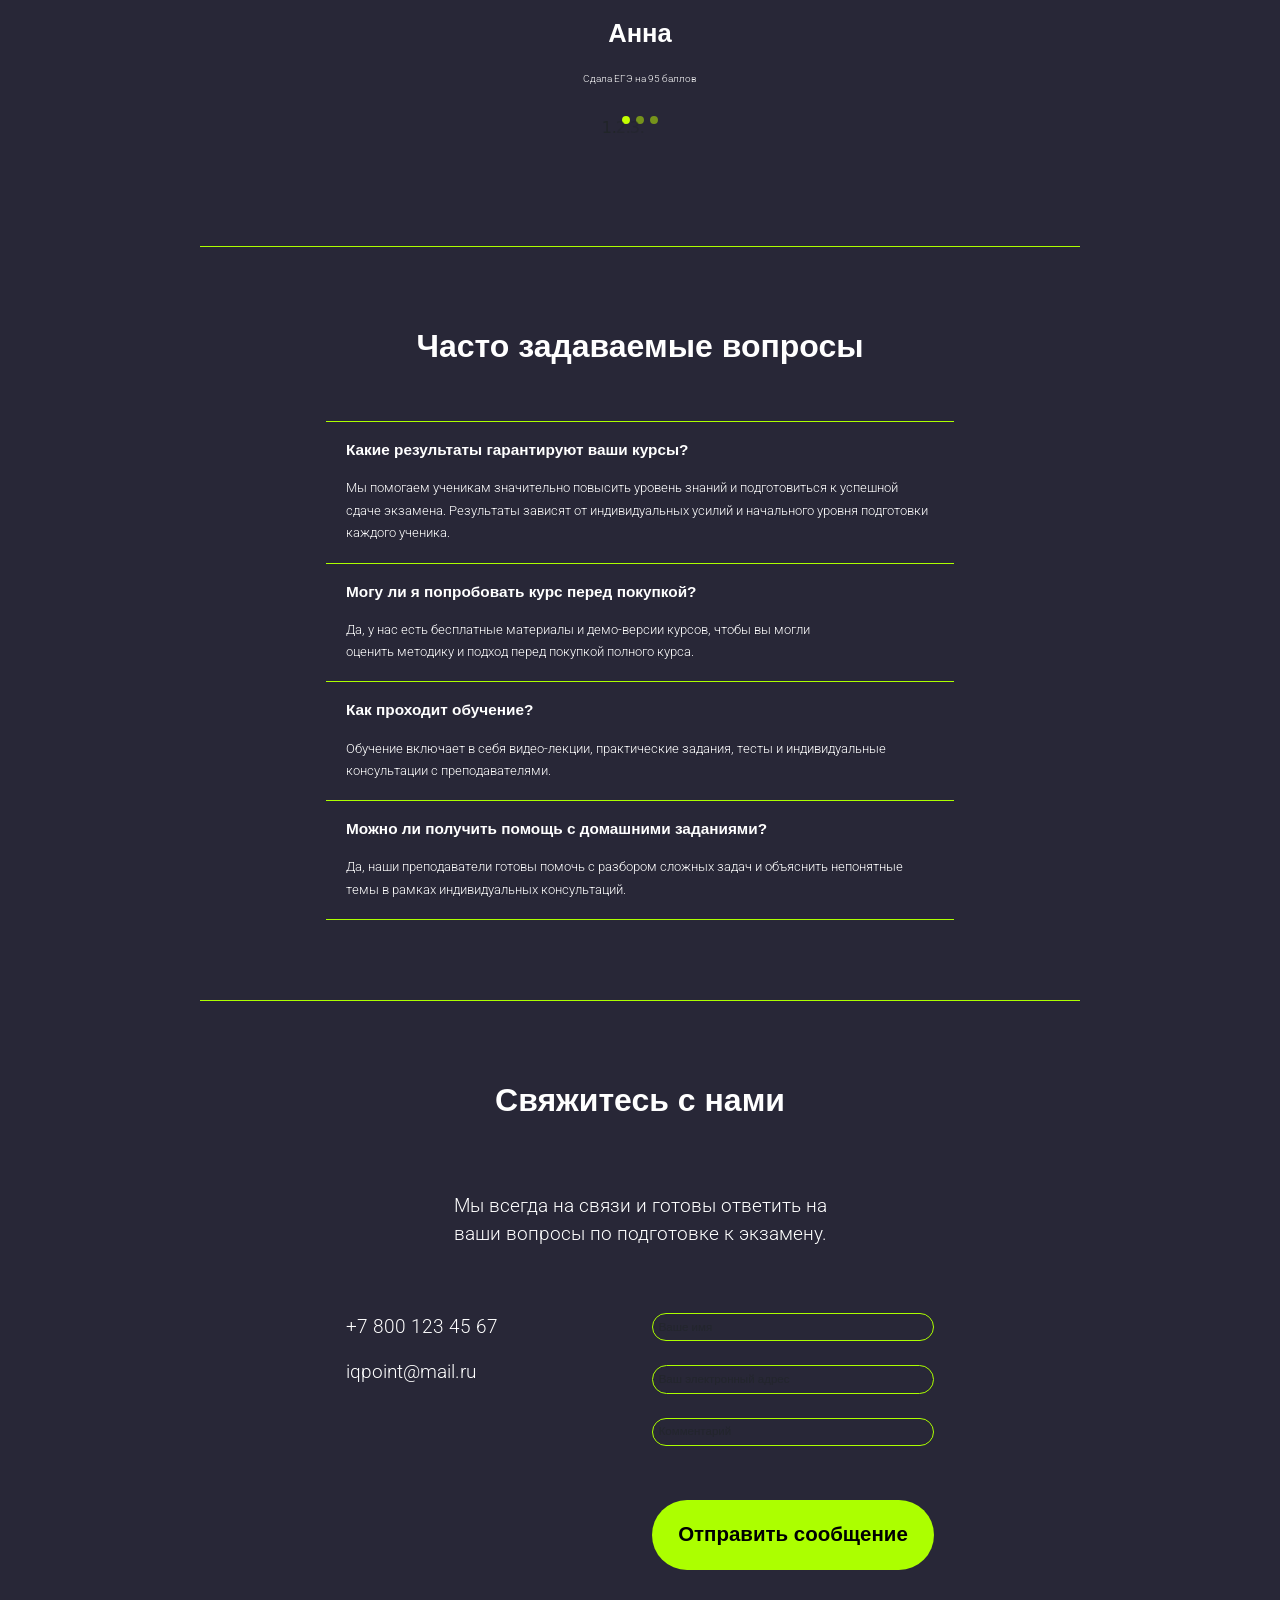
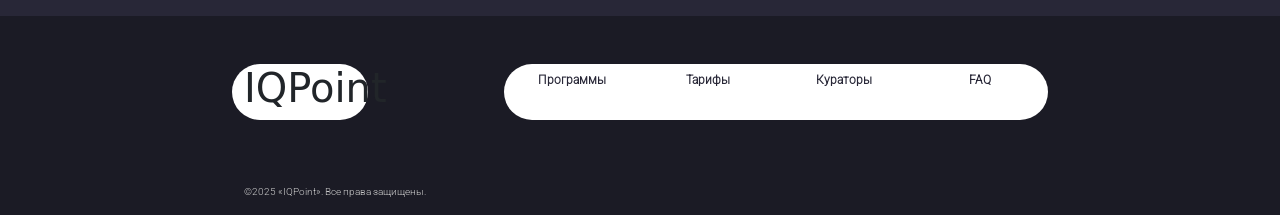
==== commit 93575a87: "Add files via upload" ====
--- a/pug/index.html
+++ b/pug/index.html
@@ -1,2 +1,341 @@
-<!DOCTYPE html ><html> <head><meta charset="UTF-8"/><title>Подготовка к ЕГЭ | IQPoint</title><link rel="stylesheet" href="../styles/style.css"/><link href="https://cdn.jsdelivr.net/npm/bootstrap@5.0.2/dist/css/bootstrap.min.css" rel="stylesheet" integrity="sha384-EVSTQN3/azprG1Anm3QDgpJLIm9Nao0Yz1ztcQTwFspd3yD65VohhpuuCOmLASjC" crossorigin="anonymous">
-<script src="https://cdn.jsdelivr.net/npm/bootstrap@5.3.3/dist/js/bootstrap.bundle.min.js"></script><div class="container-fluid header-container"><div class="row mx-5 my-3"><div class="col-2"></div><div class="col-8"><div class="header-col"><div class="row px-5 d-flex align-items-center"><div class="col d-flex justify-content-center py-3"><a class="nav-link" href="../pug/programms.html">Программы</a></div><div class="col d-flex justify-content-center"><a class="nav-link" href="../pug/pricing.html">Тарифы</a></div><div class="col d-flex justify-content-center"><a class="nav-link" href="../pug/teachers.html">Кураторы</a></div><div class="col d-flex justify-content-center"><a class="nav-link title" href="../pug/index.html">IQPoint</a></div><div class="col d-flex justify-content-center"><a class="nav-link" href="../pug/index.html#feedback">Отзывы</a></div><div class="col d-flex justify-content-center"><a class="nav-link" href="../pug/index.html#FAQ">FAQ</a></div><div class="col d-flex justify-content-center"><a class="nav-link" href="../pug/index.html#contacts">Контакты</a></div></div></div></div><div class="col-2"></div></div></div></head><body><div class="body-container"> <div class="container-fluid"><div class="row mx-3 mt-3"><div class="col-8"> <h3>До конца записи осталось:</h3><h3 class="bigger">999 дней 99 часов 99 минут</h3></div><div class="col-4 text-end"><h2>Интенсивный курс подготовки к ЕГЭ по информатике</h2></div></div><div class="row mx-3 py-5 text-center"><div class="col d-flex flex-column align-items-center justify-content center"><img class="position-absolute" src="../assets/shape1.svg"/><h1 class="py-5">IQPoint</h1></div></div><div class="row mx-3"><div class="col-8 d-flex"><h3 class="bigger mt-auto">8 месяцев до заветных 100 баллов!</h3></div><div class="col-4 text-center"><button class="btn-primary">Записаться</button><p>Старт следующего потока - 1 сентября</p></div></div><div class="divider"></div><div class="row"><div class="col-3"> </div><div class="col-6"><div class="row"><div class="col course-desc mt-5"><p class="desc-title pt-4 ps-3">О нас</p><div class="divider-small purp"></div><p class="desc-main px-3 mb-5">Наш курс создан для помощи студентам в подготоке к ЕГЭ по информатике. Мы предлагаем различные программы обучения и бесплатные материалы, чтобы каждый мог успешно сдать экзамен и поступить в желаемый ВУЗ.</p></div><div class="col"><img class="img-fluid course-img" src="../assets/aboutus.jpg"/></div></div></div><div class="col-3"></div></div><div class="divider"></div><div class="row mx-3 text-center"><div class="col"><h3 class="bigger">Тарифы</h3></div></div><div class="row mx-3 mt-3 text-center"><div class="col-3"></div><div class="col-6"><p>Выберите тариф, который подходит именно вам:</p></div><div class="col-3"></div></div><div class="row mx-3 mt-5"><div class="col-2"> </div><div class="col-8 mx-5 px-5 mt-5"><p class="course-title">Базовый курс</p><p class="t-description">Подходит для начинающих. Включает основные темы экзамена, разбор типовых задач и домашние задания.</p><p class="course-title">Интенсивный курс для продвинутых</p><p class="t-description">Для тех, кто хочет углубить знания и подготовиться к решению сложных задач. Курс включает разбор сложных заданий и индивидуальные консультации.</p><p class="course-title">Курс с тестированием и аналитикой</p><p class="t-description">Включает регулярные тестирования, анализ ошибок и рекомендации по улучшению результатов. Подходит для всех уровней подготовки.</p><div class="row d-flex justify-content-center"><button class="btn-secondary" src="../pug/pricing.html">Перейти к выбору тарифа</button></div></div><div class="col-2"></div></div><div class="divider"> </div><div class="row mx-3 text-center"><div class="col"><h3 class="bigger">Бесплатные материалы</h3></div></div><div class="row mx-3 mt-3 text-center"><div class="col-3"></div><div class="col-6 mt-5"><p>Улучшите свою подготовку с нашими бесплатными материалами: пробные тесты, видеоуроки и учебные пособия.</p></div><div class="col-3"></div></div><div class="row mx-3 mt-3"><div class="col-2"></div><div class="col-8"><div class="table-container mb-5"><div class="row mt-5"><div class="col mx-3"><div class="row"><div class="col-1"><img class="icon" src="../assets/icon_search.svg"/></div><div class="col-11"><p class="title">Пробные тесты</p><p class="description">Практикуйтесь с пробными тестами, чтобы оценить свои знания и готовность к экзамену.</p></div></div></div><div class="col mx-3"><div class="row"><div class="col-1"><img class="icon" src="../assets/icon_video.svg"/></div><div class="col-11"><p class="title">Видеоуроки</p><p class="description">Подробные видеоуроки помогают разобраться в сложных темах и закрепить знания.</p></div></div></div></div><div class="row mt-5"><div class="col mx-3"><div class="row"><div class="col-1"><img class="icon" src="../assets/icon_book.svg"/></div><div class="col-11"><p class="title">Учебные пособия</p><p class="description">Получите доступ к качественным учебным пособиям, составленным опытными педагогами.</p></div></div></div><div class="col mx-3"><div class="row"><div class="col-1"><img class="icon" src="../assets/icon_scheme.svg"/></div><div class="col-11"><p class="title">Индивидуальный подход</p><p class="description">Подстраивайте процесс обучения под свои потребности и темп освоения материала.</p></div></div></div></div></div><div class="col-2"></div></div></div><div class="divider" id="feedback"> </div><div class="row"><div class="container text-center"><h3 class="bigger">Отзывы наших учеников</h3><div class="carousel slide mt-5" id="feedbackCarousel" data-bs-ride="carousel"><div class="carousel-inner mb-3"><div class="carousel-item active pb-5"><div class="d-flex flex-column align-items-center"><img class="rounded-circle mb-4" src="../assets/feedback1.png" alt="Отзыв 1" width="120" height="120"/><p class="feedback text-center w-50 mx-auto">Отличные материалы для самостоятельной подготовки и грамотные преподаватели на курсах. Помогли разобраться в сложных темах и уверенно сдать экзамен.</p><p class="course-title">Анна</p><p class="smaller">Сдала ЕГЭ на 95 баллов</p></div></div><div class="carousel-item pb-5"><div class="d-flex flex-column align-items-center"><img class="rounded-circle mb-4" src="../assets/feedback2.png" alt="Отзыв 2" width="120" height="120"/><p class="feedback text-center w-50 mx-auto">На сайте нашел много полезных задач и тестов для практики. Всё структурировано и понятно, что очень помогает в подготовке.</p><p class="course-title">Максим</p><p class="smaller">Сдал ЕГЭ на 82 балла</p></div></div><div class="carousel-item pb-5"><div class="d-flex flex-column align-items-center"><img class="rounded-circle mb-4" src="../assets/feedback3.png" alt="Отзыв 2" width="120" height="120"/><p class="feedback text-center w-50 mx-auto">Очень рад, что выбрал этот ресурс для подготовки. Много интересных заданий и тестов, которые помогли мне улучшить свои знания и успешно сдать экзамен.</p><p class="course-title">Сергей</p><p class="smaller">Сдал ЕГЭ на 100 баллов</p></div></div></div><ol class="carousel-indicators mt-5"><li class="active" data-bs-target="#feedbackCarousel" data-bs-slide-to="0"></li><li data-bs-target="#feedbackCarousel" data-bs-slide-to="1"></li><li data-bs-target="#feedbackCarousel" data-bs-slide-to="2"></li></ol></div></div></div><div class="divider" id="FAQ"></div><div class="row mx-3 text-center mb-5"><div class="col"><h3 class="bigger">Часто задаваемые вопросы</h3></div></div><div class="divider w-50 my-3"></div><div class="row mx-3 text-start table-container"><div class="col-3"> </div><div class="col-6"><p class="title">Какие результаты гарантируют ваши курсы?</p><p class="description">Мы помогаем ученикам значительно повысить уровень знаний и подготовиться к успешной сдаче экзамена. Результаты зависят от индивидуальных усилий и начального уровня подготовки каждого ученика.</p></div></div><div class="divider w-50 my-3"></div><div class="row mx-3 text-start table-container"><div class="col-3"> </div><div class="col-5"><p class="title">Могу ли я попробовать курс перед покупкой?</p><p class="description">Да, у нас есть бесплатные материалы и демо-версии курсов, чтобы вы могли оценить методику и подход перед покупкой полного курса.</p></div></div><div class="divider w-50 my-3"></div><div class="row mx-3 text-start table-container"><div class="col-3"> </div><div class="col-6"><p class="title">Как проходит обучение?</p><p class="description">Обучение включает в себя видео-лекции, практические задания, тесты и индивидуальные консультации с преподавателями.</p></div></div><div class="divider w-50 my-3"></div><div class="row mx-3 text-start table-container"><div class="col-3"> </div><div class="col-6"><p class="title">Можно ли получить помощь с домашними заданиями?</p><p class="description">Да, наши преподаватели готовы помочь с разбором сложных задач и объяснить непонятные темы в рамках индивидуальных консультаций.</p></div></div><div class="divider w-50 my-3"></div><div class="divider" id="contacts"></div><div class="row mx-3 text-center"><div class="col"><h3 class="bigger">Свяжитесь с нами</h3></div></div><div class="row mx-3 mt-3 text-center"><div class="col-4"></div><div class="col-4 mt-5"><p>Мы всегда на связи и готовы ответить на ваши вопросы по подготовке к экзамену.</p></div><div class="col-4"></div></div><div class="row mx-3 mt-5"> <div class="col-3"></div><div class="col-6"><div class="row"> <div class="col"> <p>+7 800 123 45 67</p><p>iqpoint@mail.ru</p></div><div class="col"><div class="contact-form-index"><form><div class="mb-4"><input class="form-control" id="name" type="text" placeholder="Ваше имя"/></div><div class="mb-4"><input class="form-control" id="email" type="text" placeholder="Ваш электронный адрес"/></div><div class="mb-4"><input class="form-control" id="comment" type="text" placeholder="Комментарий"/></div><button class="btn-secondary w-100">Отправить сообщение</button></form></div></div></div></div><div class="col-3"></div></div></div></div></body><footer><div class="container-fluid footer-container"> <div class="row mx-3 mt-3"> <div class="col-2"> </div><div class="col-8"><div class="row my-5"> <div class="col-2 white-rect text-center"><h1>IQPoint </h1></div><div class="col-2"> </div><div class="col-8 white-rect"><div class="row d-flex align-items-center"><div class="col d-flex justify-content-center pt-2 text-center"><a class="nav-link" href="../pug/programms.html">Программы</a></div><div class="col d-flex justify-content-center pt-2 text-center"><a class="nav-link" href="../pug/pricing.html">Тарифы</a></div><div class="col d-flex justify-content-center pt-2 text-center"><a class="nav-link" href="../pug/teachers.html">Кураторы</a></div><div class="col d-flex justify-content-center pt-2 text-center"><a class="nav-link" href="../pug/index.html#FAQ">FAQ</a></div></div></div></div><div class="row-mt-5"> <p class="mt-5 pt-3">©2025 «IQPoint». Все права защищены.</p></div></div><div class="col-2"></div></div></div></footer></html>+<!DOCTYPE html>
+<html>
+
+<head>
+    <meta charset="UTF-8" />
+    <title>Подготовка к ЕГЭ | IQPoint</title>
+    <link rel="stylesheet" href="../styles/style.css" />
+    <link href="https://cdn.jsdelivr.net/npm/bootstrap@5.0.2/dist/css/bootstrap.min.css" rel="stylesheet"
+        integrity="sha384-EVSTQN3/azprG1Anm3QDgpJLIm9Nao0Yz1ztcQTwFspd3yD65VohhpuuCOmLASjC" crossorigin="anonymous">
+    <script src="https://cdn.jsdelivr.net/npm/bootstrap@5.3.3/dist/js/bootstrap.bundle.min.js"></script>
+    <div class="container-fluid header-container">
+        <div class="row mx-5 my-3">
+            <div class="col-2"></div>
+            <div class="col-8">
+                <div class="header-col">
+                    <div class="row px-5 d-flex align-items-center">
+                        <div class="col d-flex justify-content-center py-3"><a class="nav-link"
+                                href="../pug/programms.html">Программы</a></div>
+                        <div class="col d-flex justify-content-center"><a class="nav-link"
+                                href="../pug/pricing.html">Тарифы</a></div>
+                        <div class="col d-flex justify-content-center"><a class="nav-link"
+                                href="../pug/teachers.html">Кураторы</a></div>
+                        <div class="col d-flex justify-content-center"><a class="nav-link title"
+                                href="../pug/index.html">IQPoint</a></div>
+                        <div class="col d-flex justify-content-center"><a class="nav-link"
+                                href="../pug/index.html#feedback">Отзывы</a></div>
+                        <div class="col d-flex justify-content-center"><a class="nav-link"
+                                href="../pug/index.html#FAQ">FAQ</a></div>
+                        <div class="col d-flex justify-content-center"><a class="nav-link"
+                                href="../pug/index.html#contacts">Контакты</a></div>
+                    </div>
+                </div>
+            </div>
+            <div class="col-2"></div>
+        </div>
+    </div>
+</head>
+
+<body>
+    <div class="body-container">
+        <div class="container-fluid">
+            <div class="row mx-3 mt-3">
+                <div class="col-8">
+                    <h3>До конца записи осталось:</h3>
+                    <h3 class="bigger" id="timer_days"></h3>
+                </div>
+                <div class="col-4 text-end">
+                    <h2>Интенсивный курс подготовки к ЕГЭ по информатике</h2>
+                </div>
+            </div>
+            <div class="row mx-3 py-5 text-center">
+                <div class="col d-flex flex-column align-items-center justify-content center"><img
+                        class="position-absolute" src="../assets/shape1.svg" />
+                    <h1 class="py-5">IQPoint</h1>
+                </div>
+            </div>
+            <div class="row mx-3">
+                <div class="col-8 d-flex">
+                    <h3 class="bigger mt-auto" id="timer_months"></h3>
+                </div>
+                <div class="col-4 text-center"><button class="btn-primary" id="sign-up">Записаться</button>
+                    <p>Старт следующего потока - 1 сентября</p>
+                </div>
+            </div>
+            <div class="divider"></div>
+            <div class="row">
+                <div class="col-3"> </div>
+                <div class="col-6">
+                    <div class="row">
+                        <div class="col course-desc mt-5">
+                            <p class="desc-title pt-4 ps-3">О нас</p>
+                            <div class="divider-small purp"></div>
+                            <p class="desc-main px-3 mb-5">Наш курс создан для помощи студентам в подготоке к ЕГЭ по
+                                информатике. Мы предлагаем различные программы обучения и бесплатные материалы, чтобы
+                                каждый мог успешно сдать экзамен и поступить в желаемый ВУЗ.</p>
+                        </div>
+                        <div class="col"><img class="img-fluid course-img" src="../assets/aboutus.jpg" /></div>
+                    </div>
+                </div>
+                <div class="col-3"></div>
+            </div>
+            <div class="divider"></div>
+            <div class="row mx-3 text-center">
+                <div class="col">
+                    <h3 class="bigger">Тарифы</h3>
+                </div>
+            </div>
+            <div class="row mx-3 mt-3 text-center">
+                <div class="col-3"></div>
+                <div class="col-6">
+                    <p>Выберите тариф, который подходит именно вам:</p>
+                </div>
+                <div class="col-3"></div>
+            </div>
+            <div class="row mx-3 mt-5">
+                <div class="col-2"> </div>
+                <div class="col-8 mx-5 px-5 mt-5">
+                    <p class="course-title">Базовый курс</p>
+                    <p class="t-description">Подходит для начинающих. Включает основные темы экзамена, разбор типовых
+                        задач и домашние задания.</p>
+                    <p class="course-title">Интенсивный курс для продвинутых</p>
+                    <p class="t-description">Для тех, кто хочет углубить знания и подготовиться к решению сложных задач.
+                        Курс включает разбор сложных заданий и индивидуальные консультации.</p>
+                    <p class="course-title">Курс с тестированием и аналитикой</p>
+                    <p class="t-description">Включает регулярные тестирования, анализ ошибок и рекомендации по улучшению
+                        результатов. Подходит для всех уровней подготовки.</p>
+                    <div class="row d-flex justify-content-center"><button class="btn-secondary"
+                            src="../pug/pricing.html" id="tariff-selection">Перейти к выбору тарифа</button></div>
+                </div>
+                <div class="col-2"></div>
+            </div>
+            <div class="divider"> </div>
+            <div class="row mx-3 text-center">
+                <div class="col">
+                    <h3 class="bigger">Бесплатные материалы</h3>
+                </div>
+            </div>
+            <div class="row mx-3 mt-3 text-center">
+                <div class="col-3"></div>
+                <div class="col-6 mt-5">
+                    <p>Улучшите свою подготовку с нашими бесплатными материалами: пробные тесты, видеоуроки и учебные
+                        пособия.</p>
+                </div>
+                <div class="col-3"></div>
+            </div>
+            <div class="row mx-3 mt-3">
+                <div class="col-2"></div>
+                <div class="col-8">
+                    <div class="table-container mb-5">
+                        <div class="row mt-5">
+                            <div class="col mx-3">
+                                <div class="row">
+                                    <div class="col-1"><img class="icon" src="../assets/icon_search.svg" /></div>
+                                    <div class="col-11">
+                                        <p class="title">Пробные тесты</p>
+                                        <p class="description">Практикуйтесь с пробными тестами, чтобы оценить свои
+                                            знания и готовность к экзамену.</p>
+                                    </div>
+                                </div>
+                            </div>
+                            <div class="col mx-3">
+                                <div class="row">
+                                    <div class="col-1"><img class="icon" src="../assets/icon_video.svg" /></div>
+                                    <div class="col-11">
+                                        <p class="title">Видеоуроки</p>
+                                        <p class="description">Подробные видеоуроки помогают разобраться в сложных темах
+                                            и закрепить знания.</p>
+                                    </div>
+                                </div>
+                            </div>
+                        </div>
+                        <div class="row mt-5">
+                            <div class="col mx-3">
+                                <div class="row">
+                                    <div class="col-1"><img class="icon" src="../assets/icon_book.svg" /></div>
+                                    <div class="col-11">
+                                        <p class="title">Учебные пособия</p>
+                                        <p class="description">Получите доступ к качественным учебным пособиям,
+                                            составленным опытными педагогами.</p>
+                                    </div>
+                                </div>
+                            </div>
+                            <div class="col mx-3">
+                                <div class="row">
+                                    <div class="col-1"><img class="icon" src="../assets/icon_scheme.svg" /></div>
+                                    <div class="col-11">
+                                        <p class="title">Индивидуальный подход</p>
+                                        <p class="description">Подстраивайте процесс обучения под свои потребности и
+                                            темп освоения материала.</p>
+                                    </div>
+                                </div>
+                            </div>
+                        </div>
+                    </div>
+                    <div class="col-2"></div>
+                </div>
+            </div>
+            <div class="divider" id="feedback"> </div>
+            <div class="row">
+                <div class="container text-center">
+                    <h3 class="bigger">Отзывы наших учеников</h3>
+                    <div class="carousel slide mt-5" id="feedbackCarousel" data-bs-ride="carousel">
+                        <div class="carousel-inner mb-3">
+                            <div class="carousel-item active pb-5">
+                                <div class="d-flex flex-column align-items-center"><img class="rounded-circle mb-4"
+                                        src="../assets/feedback1.png" alt="Отзыв 1" width="120" height="120" />
+                                    <p class="feedback text-center w-50 mx-auto">Отличные материалы для самостоятельной
+                                        подготовки и грамотные преподаватели на курсах. Помогли разобраться в сложных
+                                        темах и уверенно сдать экзамен.</p>
+                                    <p class="course-title">Анна</p>
+                                    <p class="smaller">Сдала ЕГЭ на 95 баллов</p>
+                                </div>
+                            </div>
+                            <div class="carousel-item pb-5">
+                                <div class="d-flex flex-column align-items-center"><img class="rounded-circle mb-4"
+                                        src="../assets/feedback2.png" alt="Отзыв 2" width="120" height="120" />
+                                    <p class="feedback text-center w-50 mx-auto">На сайте нашел много полезных задач и
+                                        тестов для практики. Всё структурировано и понятно, что очень помогает в
+                                        подготовке.</p>
+                                    <p class="course-title">Максим</p>
+                                    <p class="smaller">Сдал ЕГЭ на 82 балла</p>
+                                </div>
+                            </div>
+                            <div class="carousel-item pb-5">
+                                <div class="d-flex flex-column align-items-center"><img class="rounded-circle mb-4"
+                                        src="../assets/feedback3.png" alt="Отзыв 2" width="120" height="120" />
+                                    <p class="feedback text-center w-50 mx-auto">Очень рад, что выбрал этот ресурс для
+                                        подготовки. Много интересных заданий и тестов, которые помогли мне улучшить свои
+                                        знания и успешно сдать экзамен.</p>
+                                    <p class="course-title">Сергей</p>
+                                    <p class="smaller">Сдал ЕГЭ на 100 баллов</p>
+                                </div>
+                            </div>
+                        </div>
+                        <ol class="carousel-indicators mt-5">
+                            <li class="active" data-bs-target="#feedbackCarousel" data-bs-slide-to="0"></li>
+                            <li data-bs-target="#feedbackCarousel" data-bs-slide-to="1"></li>
+                            <li data-bs-target="#feedbackCarousel" data-bs-slide-to="2"></li>
+                        </ol>
+                    </div>
+                </div>
+            </div>
+            <div class="divider" id="FAQ"></div>
+            <div class="row mx-3 text-center mb-5">
+                <div class="col">
+                    <h3 class="bigger">Часто задаваемые вопросы</h3>
+                </div>
+            </div>
+            <div class="divider w-50 my-3"></div>
+            <div class="row mx-3 text-start table-container">
+                <div class="col-3"> </div>
+                <div class="col-6">
+                    <p class="title">Какие результаты гарантируют ваши курсы?</p>
+                    <p class="description">Мы помогаем ученикам значительно повысить уровень знаний и подготовиться к
+                        успешной сдаче экзамена. Результаты зависят от индивидуальных усилий и начального уровня
+                        подготовки каждого ученика.</p>
+                </div>
+            </div>
+            <div class="divider w-50 my-3"></div>
+            <div class="row mx-3 text-start table-container">
+                <div class="col-3"> </div>
+                <div class="col-5">
+                    <p class="title">Могу ли я попробовать курс перед покупкой?</p>
+                    <p class="description">Да, у нас есть бесплатные материалы и демо-версии курсов, чтобы вы могли
+                        оценить методику и подход перед покупкой полного курса.</p>
+                </div>
+            </div>
+            <div class="divider w-50 my-3"></div>
+            <div class="row mx-3 text-start table-container">
+                <div class="col-3"> </div>
+                <div class="col-6">
+                    <p class="title">Как проходит обучение?</p>
+                    <p class="description">Обучение включает в себя видео-лекции, практические задания, тесты и
+                        индивидуальные консультации с преподавателями.</p>
+                </div>
+            </div>
+            <div class="divider w-50 my-3"></div>
+            <div class="row mx-3 text-start table-container">
+                <div class="col-3"> </div>
+                <div class="col-6">
+                    <p class="title">Можно ли получить помощь с домашними заданиями?</p>
+                    <p class="description">Да, наши преподаватели готовы помочь с разбором сложных задач и объяснить
+                        непонятные темы в рамках индивидуальных консультаций.</p>
+                </div>
+            </div>
+            <div class="divider w-50 my-3"></div>
+            <div class="divider" id="contacts"></div>
+            <div class="row mx-3 text-center">
+                <div class="col">
+                    <h3 class="bigger">Свяжитесь с нами</h3>
+                </div>
+            </div>
+            <div class="row mx-3 mt-3 text-center">
+                <div class="col-4"></div>
+                <div class="col-4 mt-5">
+                    <p>Мы всегда на связи и готовы ответить на ваши вопросы по подготовке к экзамену.</p>
+                </div>
+                <div class="col-4"></div>
+            </div>
+            <div class="row mx-3 mt-5">
+                <div class="col-3"></div>
+                <div class="col-6">
+                    <div class="row">
+                        <div class="col">
+                            <p>+7 800 123 45 67</p>
+                            <p>iqpoint@mail.ru</p>
+                        </div>
+                        <div class="col">
+                            <div class="contact-form-index">
+                                <form>
+                                    <div class="mb-4"><input class="form-control" id="name" type="text"
+                                            placeholder="Ваше имя" /></div>
+                                    <div class="mb-4"><input class="form-control" id="email" type="text"
+                                            placeholder="Ваш электронный адрес" /></div>
+                                    <div class="mb-4"><input class="form-control" id="comment" type="text"
+                                            placeholder="Комментарий" /></div><button
+                                        class="btn-secondary w-100">Отправить сообщение</button>
+                                </form>
+                            </div>
+                        </div>
+                    </div>
+                </div>
+                <div class="col-3"></div>
+            </div>
+        </div>
+    </div>
+    <script src="script.js"></script>
+</body>
+<footer>
+    <div class="container-fluid footer-container">
+        <div class="row mx-3 mt-3">
+            <div class="col-2"> </div>
+            <div class="col-8">
+                <div class="row my-5">
+                    <div class="col-2 white-rect text-center">
+                        <h1>IQPoint </h1>
+                    </div>
+                    <div class="col-2"> </div>
+                    <div class="col-8 white-rect">
+                        <div class="row d-flex align-items-center">
+                            <div class="col d-flex justify-content-center pt-2 text-center"><a class="nav-link"
+                                    href="../pug/programms.html">Программы</a></div>
+                            <div class="col d-flex justify-content-center pt-2 text-center"><a class="nav-link"
+                                    href="../pug/pricing.html">Тарифы</a></div>
+                            <div class="col d-flex justify-content-center pt-2 text-center"><a class="nav-link"
+                                    href="../pug/teachers.html">Кураторы</a></div>
+                            <div class="col d-flex justify-content-center pt-2 text-center"><a class="nav-link"
+                                    href="../pug/index.html#FAQ">FAQ</a></div>
+                        </div>
+                    </div>
+                </div>
+                <div class="row-mt-5">
+                    <p class="mt-5 pt-3">©2025 «IQPoint». Все права защищены.</p>
+                </div>
+            </div>
+            <div class="col-2"></div>
+        </div>
+    </div>
+</footer>
+
+</html>
--- a/styles/style.css
+++ b/styles/style.css
@@ -0,0 +1,412 @@
+@import url(https://cdn.jsdelivr.net/npm/bootstrap@5.0.2/dist/css/bootstrap.min.css);
+@font-face {
+  font-family: "Roboto";
+  src: url("../assets/fonts/Roboto-SemiBold.ttf") format("truetype");
+  font-style: semibold !important;
+  font-weight: 600 !important;
+}
+@font-face {
+  font-family: "Roboto";
+  src: url("../assets/fonts/Roboto-Bold.ttf") format("truetype");
+  font-style: bold !important;
+  font-weight: 900 !important;
+}
+@font-face {
+  font-family: "Roboto";
+  src: url("../assets/fonts/Roboto-Black.ttf") format("truetype");
+  font-style: black !important;
+  font-weight: 1100 !important;
+}
+@font-face {
+  font-family: "Roboto";
+  src: url("../assets/fonts/Roboto-Regular.ttf") format("truetype");
+  font-style: regular !important;
+  font-weight: 400 !important;
+}
+@font-face {
+  font-family: "Roboto";
+  src: url("../assets/fonts/Roboto-Light.ttf") format("truetype");
+  font-style: light !important;
+  font-weight: 300 !important;
+}
+@font-face {
+  font-family: "Audiowide";
+  src: url("../assets/fonts/Audiowide-Regular.ttf") format("truetype");
+  font-style: regular !important;
+  font-weight: 400 !important;
+}
+html, body, head {
+  background-color: #282737 !important;
+  overflow-x: hidden;
+  margin: 0;
+  padding: 0;
+  box-sizing: border-box;
+}
+
+.header-container .header-col {
+  background-color: white;
+  border-radius: 50px;
+}
+.header-container .header-col .nav-link {
+  color: #282737;
+  font-family: "Arial";
+  font-style: bold !important;
+  font-weight: 700;
+  font-size: 1vw;
+}
+.header-container .header-col .nav-link.title {
+  font-size: 2.4vw;
+}
+
+.body-container h1 {
+  font-family: "Audiowide";
+  font-weight: 600;
+  font-size: 10vw;
+  color: white;
+}
+.body-container h2 {
+  font-family: "Roboto";
+  font-weight: 600;
+  font-size: 2.5vw;
+  color: white;
+}
+.body-container h2 .t-title {
+  font-weight: 900;
+}
+.body-container h3 {
+  font-family: "Arial";
+  font-weight: 600;
+  font-size: 1.6vw;
+  color: white;
+}
+.body-container h3.bigger {
+  font-size: 2.5vw;
+}
+.body-container h4 {
+  font-family: "Roboto";
+  font-weight: 300;
+  font-size: 1.6vw;
+  color: white;
+}
+.body-container h5 {
+  font-family: "Roboto";
+  font-weight: 900;
+  font-size: 1.6vw;
+  color: white;
+}
+.body-container p {
+  font-family: "Roboto";
+  font-weight: 400;
+  font-size: 1.5vw;
+  color: white;
+}
+.body-container p.t-description {
+  font-family: "Arial";
+  font-weight: 300;
+  font-size: 1.2vw;
+}
+.body-container p.course-title {
+  font-family: "Arial";
+  font-size: 2vw;
+  font-weight: 700 !important;
+  margin-bottom: 2vh;
+}
+.body-container p.course-title.black {
+  color: black;
+}
+.body-container p.desc-title {
+  font-family: "Arial";
+  font-size: 1.6vw;
+  font-weight: 700 !important;
+  margin-bottom: 2vh;
+  color: black;
+}
+.body-container p.desc-main {
+  font-family: "Roboto";
+  font-size: 1vw;
+  font-weight: 500 !important;
+  margin-bottom: 2vh;
+  color: black;
+}
+.body-container p.course-description {
+  font-size: 1.2vw;
+  margin-bottom: 2vh;
+}
+.body-container p.smaller {
+  font-size: 0.8vw;
+}
+.body-container p.feedback {
+  font-size: 1.3vw;
+}
+.body-container .pricing-container {
+  background-color: white;
+  border-radius: 20px;
+  color: white;
+}
+.body-container .pricing-container .tariff {
+  color: black;
+}
+.body-container .pricing-container .tariff.title {
+  font-family: "Arial";
+  font-size: 1.6vw;
+  font-weight: 700 !important;
+  margin-bottom: 2vh;
+}
+.body-container .pricing-container .tariff.price {
+  font-family: "Arial";
+  font-size: 2.3vw;
+  font-weight: 700 !important;
+  margin-top: 2vh;
+  margin-bottom: 2vh;
+}
+.body-container .pricing-container .tariff.description {
+  font-family: "Roboto";
+  font-size: 1vw;
+  font-weight: 300 !important;
+  line-height: 2.5vh;
+  margin-bottom: 0.2vh;
+}
+.body-container .teacher-container .teacher-pic {
+  width: 350px;
+  height: 250px;
+  overflow: hidden;
+  -o-object-fit: cover;
+     object-fit: cover;
+  border-radius: 50px;
+}
+.body-container .teacher-container .teacher {
+  color: rgb(255, 255, 255);
+}
+.body-container .teacher-container .teacher.name {
+  font-family: "Arial";
+  font-size: 1.3vw;
+  font-weight: 700 !important;
+  margin-bottom: 2vh;
+}
+.body-container .teacher-container .teacher.occupation {
+  font-family: "Roboto";
+  font-size: 1vw;
+  font-weight: 300 !important;
+  margin-top: -2vh;
+  margin-bottom: 2vh;
+}
+.body-container .teacher-container .teacher.description {
+  font-family: "Roboto";
+  font-size: 1vw;
+  font-weight: 300 !important;
+  line-height: 2.5vh;
+  margin-bottom: 0.2vh;
+}
+.body-container .blog-container .blog-pic {
+  width: 350px;
+  height: 250px;
+  overflow: hidden;
+  -o-object-fit: cover;
+     object-fit: cover;
+  border-radius: 50px;
+}
+.body-container .blog-container .blog {
+  color: rgb(255, 255, 255);
+}
+.body-container .blog-container .blog.title {
+  font-family: "Arial";
+  font-size: 1.3vw;
+  font-weight: 700 !important;
+  margin-bottom: 2vh;
+}
+.body-container .blog-container .blog.link {
+  font-family: "Roboto";
+  font-size: 1vw;
+  color: #ACFF00;
+  font-weight: 600 !important;
+  margin-top: 2vh;
+  margin-bottom: 2vh;
+  transition: background-color 0.2s ease, color 0.2s ease, box-shadow 0.2s ease, border-color 0.2s ease;
+}
+.body-container .blog-container .blog.link:hover {
+  color: #8155FF !important;
+}
+.body-container .blog-container .blog.description {
+  font-family: "Roboto";
+  font-size: 0.9vw;
+  font-weight: 300 !important;
+  line-height: 2vh;
+  margin-bottom: 0.2vh;
+}
+.body-container .table-container .icon {
+  width: 150%;
+}
+.body-container .table-container .title {
+  font-family: "Arial";
+  font-size: 1.2vw;
+  font-weight: 700 !important;
+}
+.body-container .table-container .description {
+  font-family: "Roboto";
+  font-size: 1vw;
+  font-weight: 300 !important;
+  line-height: 2.5vh;
+  margin-bottom: 0.2vh;
+}
+.body-container img.position-absolute {
+  width: 60vw;
+  height: auto;
+  top: 47%;
+  left: 50%;
+  transform: translate(-50%, -50%);
+  pointer-events: none;
+}
+.body-container .divider {
+  position: relative;
+  height: 1px;
+  width: 70%;
+  background-color: #ACFF00;
+  margin: 80px auto;
+}
+.body-container .divider-small {
+  height: 1px;
+  width: 50%;
+  background-color: #ACFF00;
+  margin: 20px 0;
+}
+.body-container .divider-small.purp {
+  margin-left: 15px;
+  width: 30%;
+  background-color: #8155FF;
+  height: 2px;
+}
+.body-container .contact-form label {
+  font-family: "Arial";
+  font-weight: 300;
+  font-size: 1.2vw;
+  line-height: 1.3em;
+  color: #FFFFFF;
+}
+.body-container .contact-form .form-control {
+  border-radius: 20px;
+  font-family: "Arial";
+  padding: 2%;
+  font-weight: 300;
+  font-size: 1vw;
+  line-height: 1.3em;
+  color: rgb(0, 0, 0);
+}
+.body-container .contact-form-index .form-control {
+  border-color: #ACFF00 !important;
+  background-color: #282737 !important;
+  border-radius: 20px;
+  font-family: "Arial";
+  padding: 2%;
+  font-weight: 500;
+  font-size: 0.9vw;
+  line-height: 1.3em;
+  color: rgb(255, 255, 255);
+}
+.body-container .form-check-input:checked {
+  border-radius: 100%;
+  background-color: #282737;
+}
+.body-container .form-check-input:checked:checked {
+  background-color: #ACFF00;
+  border-color: #ACFF00;
+}
+.body-container .form-check-label {
+  font-family: "Arial";
+  font-weight: 300;
+  font-size: 1.2vw;
+  line-height: 1.3em;
+  color: #FFFFFF;
+}
+.body-container .img-path {
+  overflow: hidden;
+  -o-object-fit: cover;
+     object-fit: cover;
+  border-radius: 20px;
+}
+.body-container .course-desc {
+  background-color: white !important;
+  border-radius: 30px;
+  margin-left: 2vw;
+  z-index: 6;
+}
+.body-container .course-img {
+  height: 350px;
+  width: 550px;
+  border-radius: 30px;
+  margin-left: -2vw;
+  overflow: hidden;
+  -o-object-fit: cover;
+     object-fit: cover;
+}
+
+.footer-container {
+  background-color: #1b1b25;
+}
+.footer-container .white-rect {
+  background-color: white !important;
+  border-radius: 50px;
+}
+.footer-container .nav-link {
+  color: #282737;
+  font-family: "Roboto";
+  font-weight: 700;
+  font-size: 0.9vw;
+}
+.footer-container p {
+  font-family: "Roboto";
+  font-weight: 400;
+  font-size: 0.8vw;
+  color: rgb(204, 204, 204);
+}
+
+.carousel .carousel-indicators [data-bs-target] {
+  background-color: #c4ff00;
+  width: 8px;
+  height: 8px;
+  border-radius: 50%;
+  margin-top: 50px;
+}
+.carousel .carousel-control-prev-icon,
+.carousel .carousel-control-next-icon {
+  background-size: 60% 60%;
+}
+
+.btn-primary {
+  background-color: #ACFF00 !important;
+  width: 80% !important;
+  height: 120px;
+  border-radius: 40px;
+  transition: background-color 0.2s ease, color 0.2s ease, box-shadow 0.2s ease, border-color 0.2s ease;
+  outline: none !important;
+  border-color: rgba(0, 0, 0, 0);
+  color: black !important;
+  font-family: "Roboto";
+  font-weight: 600;
+  font-size: 2vw !important;
+  color: black;
+}
+.btn-primary:hover {
+  background-color: #8155FF !important;
+  color: white !important;
+}
+
+.btn-secondary {
+  margin-top: 30px;
+  margin-bottom: 30px;
+  background-color: #ACFF00 !important;
+  width: 50% !important;
+  height: 70px;
+  border-radius: 40px;
+  transition: background-color 0.2s ease, color 0.2s ease, box-shadow 0.2s ease, border-color 0.2s ease;
+  outline: none !important;
+  border-color: rgba(0, 0, 0, 0);
+  color: black !important;
+  font-family: "Arial";
+  font-weight: 700;
+  font-size: 1.6vw !important;
+  color: black;
+}
+.btn-secondary:hover {
+  background-color: #8155FF !important;
+  color: white !important;
+}/*# sourceMappingURL=style.css.map */
